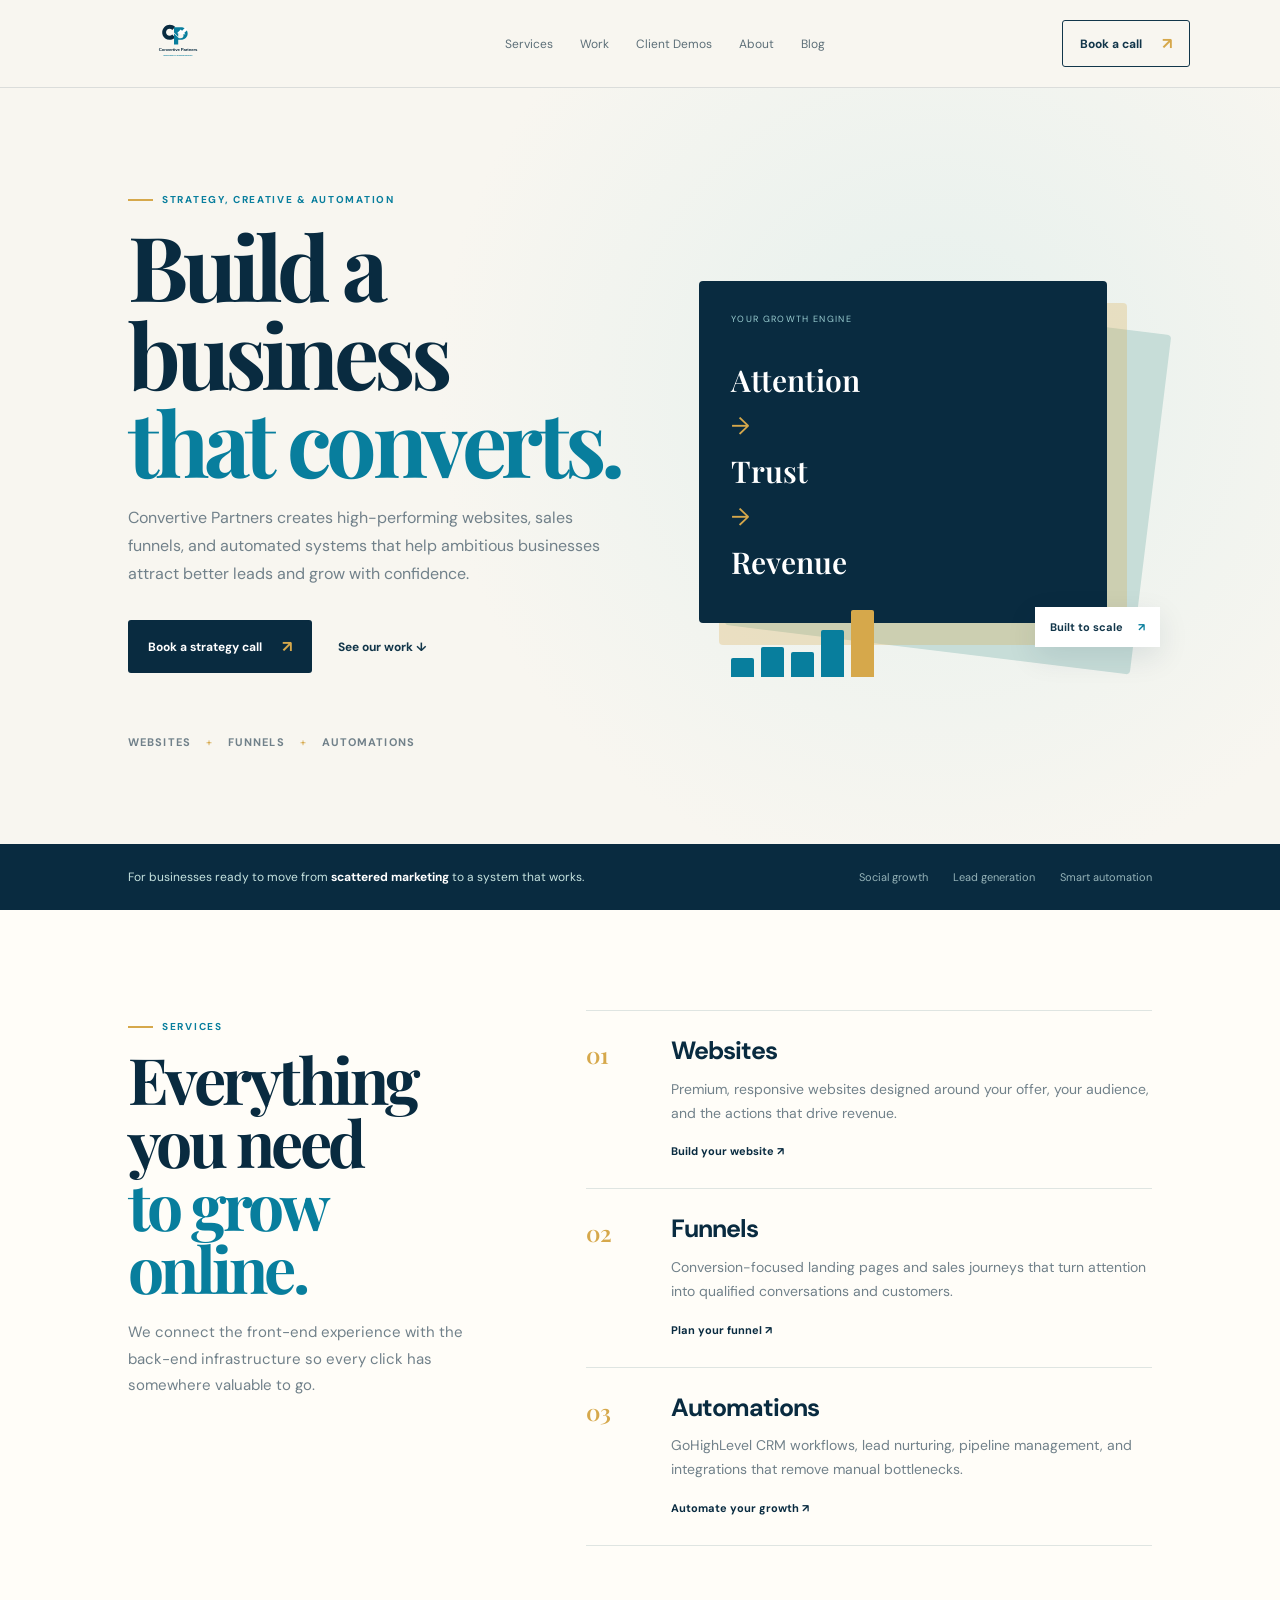
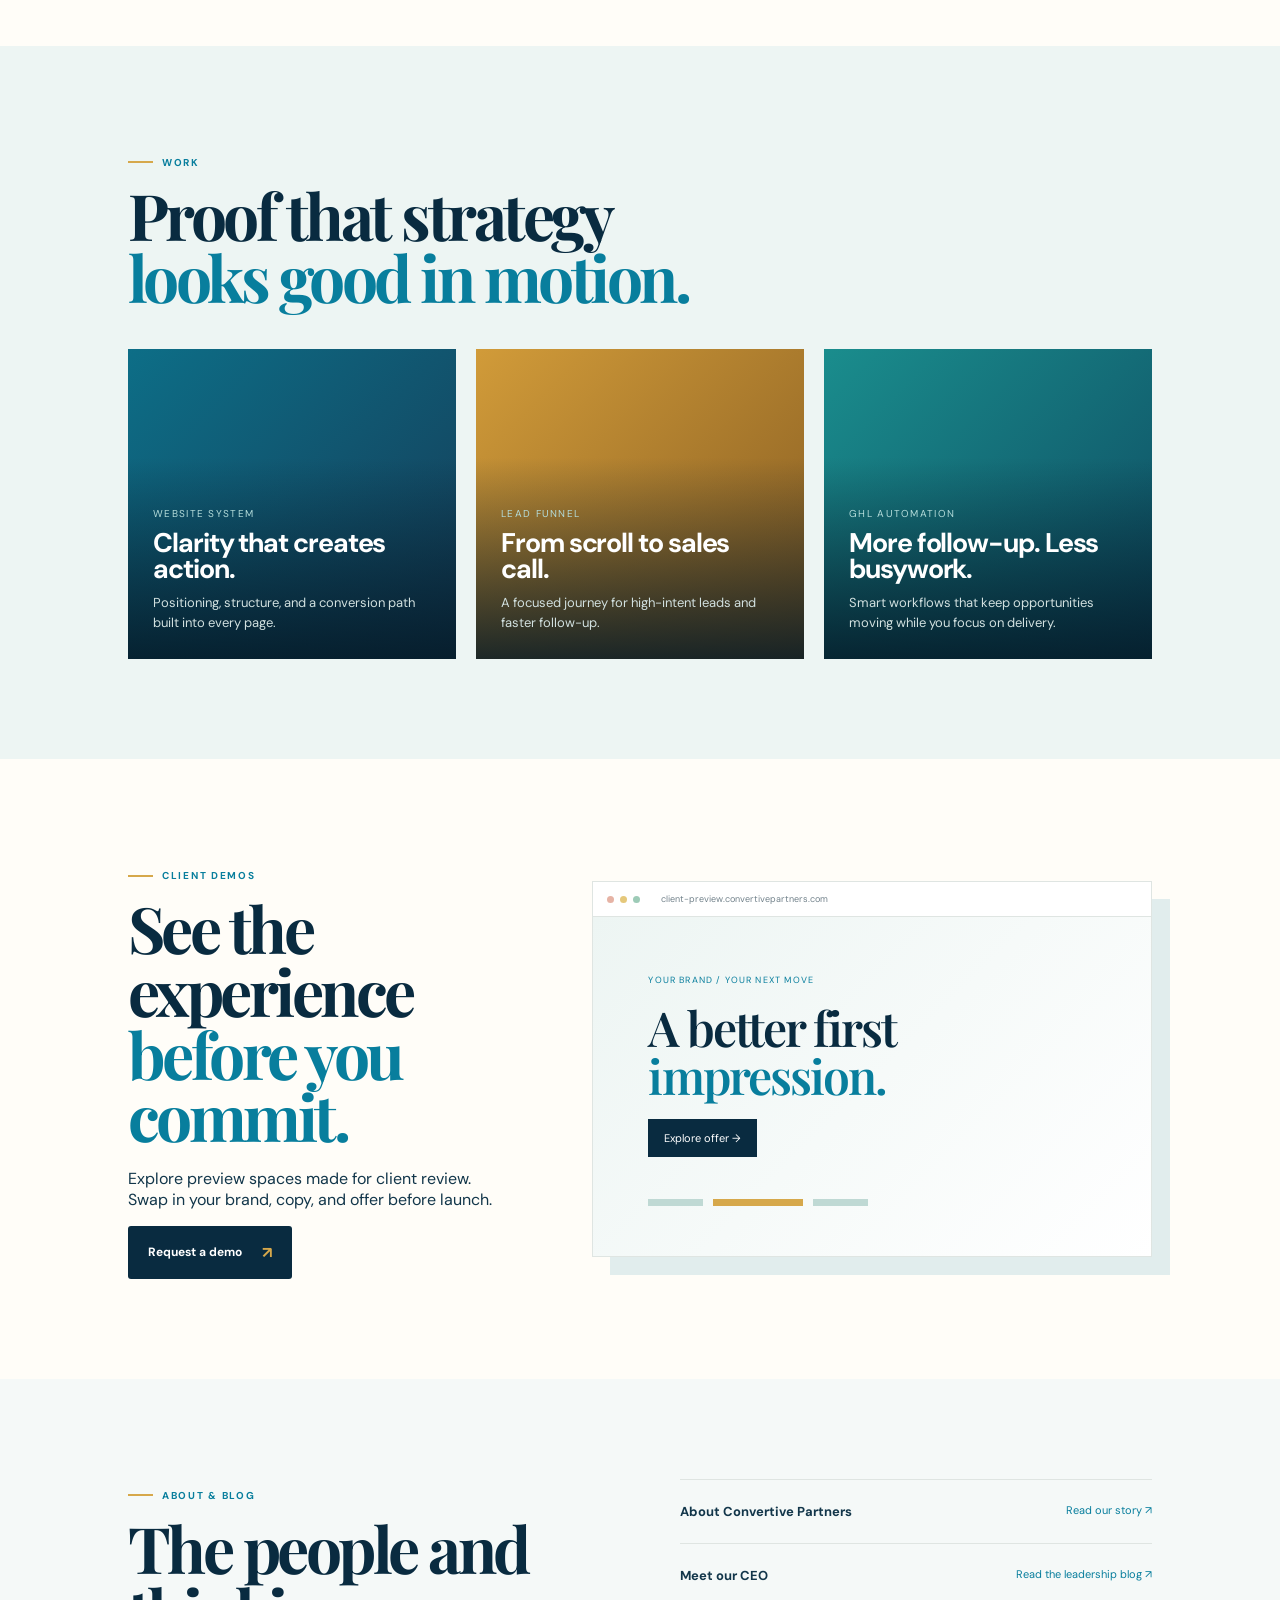
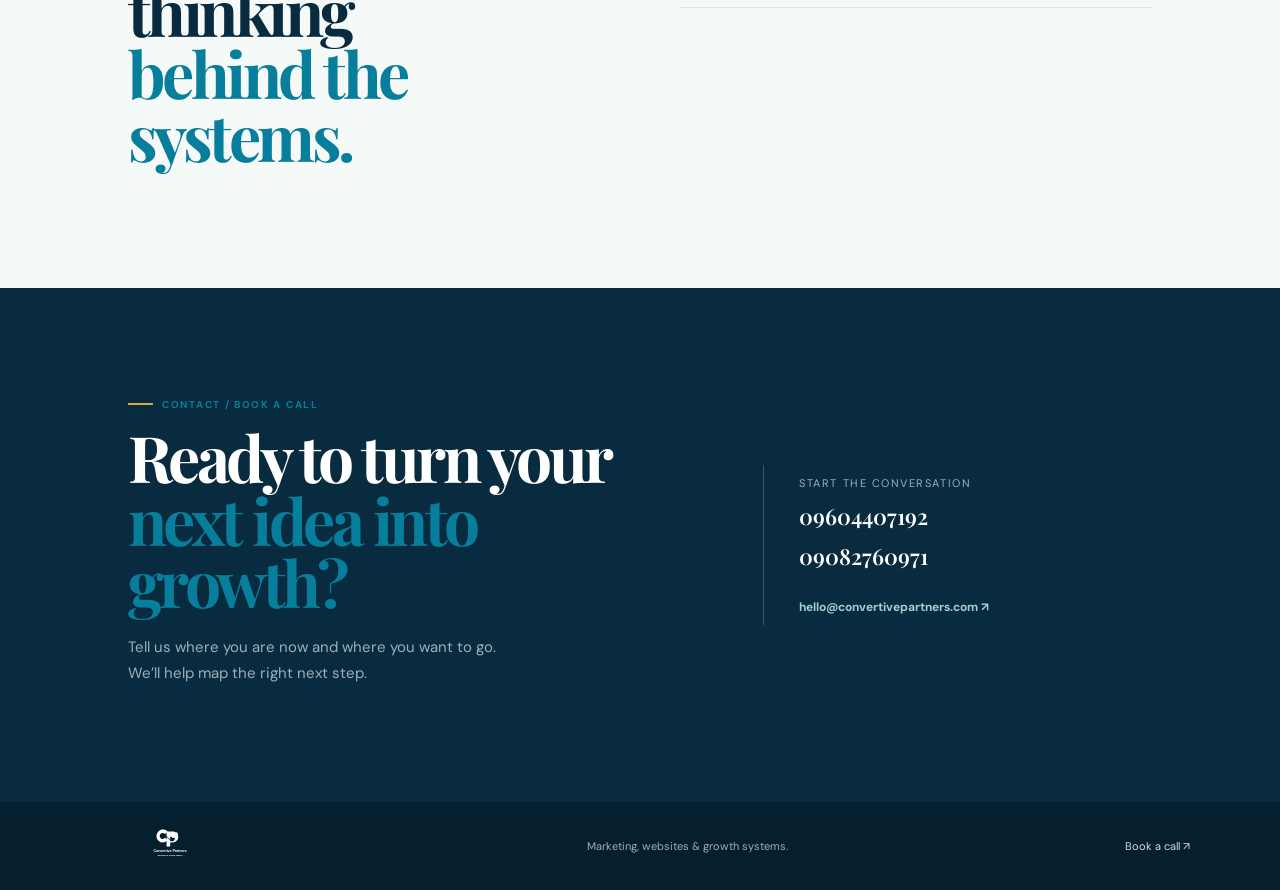
==== sales.html @ 33ffbe6a "Add Convertive Partners sales website with services, work, demos, about, blog, and contact sections" ====
<!doctype html>
<html lang="en">
<head>
  <meta charset="UTF-8" />
  <meta name="viewport" content="width=device-width, initial-scale=1.0" />
  <meta name="description" content="Convertive Partners builds websites, funnels, and automations that turn attention into revenue." />
  <title>Convertive Partners | Growth Systems That Convert</title>
  <link rel="preconnect" href="https://fonts.googleapis.com" />
  <link rel="preconnect" href="https://fonts.gstatic.com" crossorigin />
  <link href="https://fonts.googleapis.com/css2?family=DM+Sans:wght@400;500;600;700&family=Playfair+Display:wght@600;700&display=swap" rel="stylesheet" />
  <link rel="stylesheet" href="sales.css" />
</head>
<body>
  <header class="sales-header">
    <a href="sales.html" class="sales-brand"><img src="logo.svg" alt="Convertive Partners logo" /></a>
    <nav aria-label="Sales website navigation">
      <a href="#services">Services</a>
      <a href="#work">Work</a>
      <a href="#demos">Client Demos</a>
      <a href="index.html#about">About</a>
      <a href="#blog">Blog</a>
    </nav>
    <a class="sales-cta" href="#contact">Book a call <span>↗</span></a>
  </header>

  <main>
    <section class="sales-hero">
      <div class="hero-content">
        <p class="eyebrow"><span></span> Strategy, creative &amp; automation</p>
        <h1>Build a business<br /><em>that converts.</em></h1>
        <p class="hero-lead">Convertive Partners creates high-performing websites, sales funnels, and automated systems that help ambitious businesses attract better leads and grow with confidence.</p>
        <div class="hero-actions"><a class="primary-button" href="#contact">Book a strategy call <span>↗</span></a><a class="text-link" href="#work">See our work ↓</a></div>
        <div class="proof-row"><strong>Websites</strong><span>+</span><strong>Funnels</strong><span>+</span><strong>Automations</strong></div>
      </div>
      <div class="hero-visual" aria-label="Growth system visual"><div class="visual-card card-back"></div><div class="visual-card card-front"><span class="mini-label">YOUR GROWTH ENGINE</span><strong>Attention</strong><i>→</i><strong>Trust</strong><i>→</i><strong>Revenue</strong><div class="chart"><b></b><b></b><b></b><b></b><b></b></div></div><div class="float-note">Built to scale <span>↗</span></div></div>
    </section>

    <section class="trust-strip"><p>For businesses ready to move from <strong>scattered marketing</strong> to a system that works.</p><div><span>Social growth</span><span>Lead generation</span><span>Smart automation</span></div></section>

    <section class="sales-section" id="services">
      <div class="section-intro"><p class="eyebrow"><span></span> Services</p><h2>Everything you need<br /><em>to grow online.</em></h2><p>We connect the front-end experience with the back-end infrastructure so every click has somewhere valuable to go.</p></div>
      <div class="service-list">
        <article><span class="service-number">01</span><div><h3>Websites</h3><p>Premium, responsive websites designed around your offer, your audience, and the actions that drive revenue.</p><a href="#contact">Build your website ↗</a></div></article>
        <article><span class="service-number">02</span><div><h3>Funnels</h3><p>Conversion-focused landing pages and sales journeys that turn attention into qualified conversations and customers.</p><a href="#contact">Plan your funnel ↗</a></div></article>
        <article><span class="service-number">03</span><div><h3>Automations</h3><p>GoHighLevel CRM workflows, lead nurturing, pipeline management, and integrations that remove manual bottlenecks.</p><a href="#contact">Automate your growth ↗</a></div></article>
      </div>
    </section>

    <section class="work-section" id="work">
      <div class="section-intro"><p class="eyebrow"><span></span> Work</p><h2>Proof that strategy<br /><em>looks good in motion.</em></h2></div>
      <div class="work-grid"><article class="work-card work-one"><span>Website system</span><h3>Clarity that creates action.</h3><p>Positioning, structure, and a conversion path built into every page.</p></article><article class="work-card work-two"><span>Lead funnel</span><h3>From scroll to sales call.</h3><p>A focused journey for high-intent leads and faster follow-up.</p></article><article class="work-card work-three"><span>GHL automation</span><h3>More follow-up. Less busywork.</h3><p>Smart workflows that keep opportunities moving while you focus on delivery.</p></article></div>
    </section>

    <section class="demos-section" id="demos">
      <div class="demo-copy"><p class="eyebrow"><span></span> Client demos</p><h2>See the experience<br /><em>before you commit.</em></h2><p>Explore preview spaces made for client review. Swap in your brand, copy, and offer before launch.</p><a class="primary-button" href="mailto:hello@convertivepartners.com?subject=Client%20demo%20request">Request a demo <span>↗</span></a></div>
      <div class="demo-window"><div class="window-bar"><i></i><i></i><i></i><span>client-preview.convertivepartners.com</span></div><div class="window-content"><small>YOUR BRAND / YOUR NEXT MOVE</small><h3>A better first<br /><em>impression.</em></h3><div class="window-button">Explore offer →</div><div class="window-blocks"><b></b><b></b><b></b></div></div></div>
    </section>

    <section class="about-teaser" id="blog">
      <div><p class="eyebrow"><span></span> About &amp; blog</p><h2>The people and thinking<br /><em>behind the systems.</em></h2></div>
      <div class="teaser-links"><a href="index.html#about"><strong>About Convertive Partners</strong><span>Read our story ↗</span></a><a href="index.html#blog"><strong>Meet our CEO</strong><span>Read the leadership blog ↗</span></a></div>
    </section>

    <section class="contact-section" id="contact"><div><p class="eyebrow"><span></span> Contact / book a call</p><h2>Ready to turn your<br /><em>next idea into growth?</em></h2><p>Tell us where you are now and where you want to go. We’ll help map the right next step.</p></div><div class="contact-card"><p>Start the conversation</p><a href="tel:09604407192">09604407192</a><a href="tel:09082760971">09082760971</a><a class="email-link" href="mailto:hello@convertivepartners.com">hello@convertivepartners.com ↗</a></div></section>
  </main>

  <footer><a href="sales.html"><img src="logo.svg" alt="Convertive Partners logo" /></a><p>Marketing, websites &amp; growth systems.</p><a href="#contact">Book a call ↗</a></footer>
</body>
</html>
---- sales.css ----
:root{--navy:#092b40;--ink:#12364a;--muted:#71818a;--cream:#f8f6f0;--paper:#fffdf8;--gold:#d6a84b;--teal:#087e9d;--line:#dfe5e2}*{box-sizing:border-box}html{scroll-behavior:smooth}body{margin:0;background:var(--cream);color:var(--ink);font-family:"DM Sans",sans-serif}a{color:inherit;text-decoration:none}img{max-width:100%;display:block}.sales-header{height:88px;padding:15px 7%;display:flex;align-items:center;justify-content:space-between;border-bottom:1px solid rgba(9,43,64,.12);background:var(--cream)}.sales-brand img{width:177px;height:56px;object-fit:contain}nav{display:flex;gap:27px;color:#5d6f78;font-size:12px}nav a:hover,.text-link:hover,.service-list a:hover{color:var(--teal)}.sales-cta,.primary-button{display:inline-flex;align-items:center;gap:20px;border-radius:3px;font-size:12px;font-weight:700}.sales-cta{border:1px solid var(--ink);padding:12px 17px}.sales-cta span,.primary-button span{color:var(--gold);font-size:16px}.eyebrow{color:var(--teal);text-transform:uppercase;font-size:10px;letter-spacing:.17em;font-weight:700;display:flex;align-items:center;gap:9px}.eyebrow span{width:25px;height:2px;background:var(--gold);display:inline-block}h1,h2,h3{color:var(--navy);letter-spacing:-.055em;line-height:.98;margin:15px 0 20px}h1,h2{font-family:"Playfair Display",serif}h1{font-size:clamp(54px,7vw,92px)}h2{font-size:clamp(40px,5vw,65px)}h3{font-family:"DM Sans",sans-serif;font-size:25px;letter-spacing:-.04em}h1 em,h2 em{font-style:normal;color:var(--teal)}.sales-hero{min-height:620px;padding:95px 10%;display:grid;grid-template-columns:1.05fr .95fr;align-items:center;gap:70px;background:radial-gradient(circle at 73% 40%,#e5f0ed 0,var(--cream) 48%)}.hero-lead{max-width:520px;color:var(--muted);font-size:16px;line-height:1.75}.hero-actions{display:flex;align-items:center;gap:26px;margin-top:32px}.primary-button{background:var(--navy);color:#fff;padding:16px 20px}.text-link{font-size:12px;font-weight:700}.proof-row{display:flex;gap:15px;align-items:center;margin-top:62px;color:var(--muted);font-size:11px;text-transform:uppercase;letter-spacing:.1em}.proof-row span{color:var(--gold)}.hero-visual{height:370px;position:relative}.visual-card{position:absolute;border-radius:4px}.card-back{inset:28px 0 0 45px;background:#c7ddd8;transform:rotate(7deg)}.card-front{inset:0 45px 28px 0;padding:32px;background:var(--navy);color:#fff;box-shadow:20px 22px 0 rgba(214,168,75,.28)}.mini-label{display:block;color:#9acdd0;font-size:9px;letter-spacing:.15em;margin-bottom:35px}.card-front strong{display:block;font:600 30px "Playfair Display",serif;margin:10px 0}.card-front i{color:var(--gold);font-style:normal;font-size:24px}.chart{display:flex;align-items:end;gap:7px;height:67px;margin-top:28px}.chart b{width:23px;background:var(--teal);border-radius:2px 2px 0 0}.chart b:nth-child(1){height:28%}.chart b:nth-child(2){height:45%}.chart b:nth-child(3){height:38%}.chart b:nth-child(4){height:70%}.chart b:nth-child(5){height:100%;background:var(--gold)}.float-note{position:absolute;right:-8px;bottom:4px;background:#fff;padding:13px 15px;font-size:11px;font-weight:700;box-shadow:0 10px 30px rgba(9,43,64,.1)}.float-note span{color:var(--teal);margin-left:12px}.trust-strip{padding:25px 10%;display:flex;justify-content:space-between;gap:30px;align-items:center;background:var(--navy);color:#c6e3df;font-size:12px}.trust-strip p{margin:0}.trust-strip strong{color:#fff}.trust-strip div{display:flex;gap:25px;color:#95b3b8;font-size:11px}.sales-section,.work-section,.demos-section,.about-teaser,.contact-section{padding:100px 10%}.sales-section{display:grid;grid-template-columns:.8fr 1.2fr;gap:80px;background:var(--paper)}.section-intro>p:last-child,.demo-copy>p:last-child,.contact-section>div:first-child>p:last-child{color:var(--muted);line-height:1.75;font-size:15px;max-width:390px}.service-list{border-top:1px solid var(--line)}.service-list article{display:grid;grid-template-columns:65px 1fr;gap:20px;padding:28px 0;border-bottom:1px solid var(--line)}.service-number{color:var(--gold);font:600 23px "Playfair Display",serif}.service-list h3{margin:0 0 10px}.service-list p{color:var(--muted);font-size:14px;line-height:1.7;max-width:530px}.service-list a{color:var(--navy);font-size:11px;font-weight:700}.work-section{background:#edf5f3}.work-grid{display:grid;grid-template-columns:repeat(3,1fr);gap:20px;margin-top:40px}.work-card{min-height:310px;padding:25px;display:flex;flex-direction:column;justify-content:end;color:#fff;position:relative;overflow:hidden}.work-card:before{content:"";position:absolute;inset:0;background:linear-gradient(0deg,rgba(4,25,38,.85),transparent 65%)}.work-card>*{position:relative}.work-card span{font-size:10px;text-transform:uppercase;letter-spacing:.13em;color:#b4dcda}.work-card h3{color:#fff;margin:10px 0;font-size:27px}.work-card p{color:#d1e0df;font-size:13px;line-height:1.6;margin:0}.work-one{background:linear-gradient(135deg,#0d6e87,#153c57)}.work-two{background:linear-gradient(135deg,#d19b39,#875d22)}.work-three{background:linear-gradient(135deg,#1a8d8d,#0e4b61)}.demos-section{display:grid;grid-template-columns:.8fr 1.2fr;gap:90px;align-items:center;background:var(--paper)}.demo-window{border:1px solid var(--line);box-shadow:18px 18px 0 rgba(8,126,157,.12);background:#fff}.window-bar{height:35px;display:flex;align-items:center;gap:6px;padding:0 14px;border-bottom:1px solid var(--line);color:var(--muted);font-size:9px}.window-bar i{width:7px;height:7px;border-radius:50%;background:#e6b3a5}.window-bar i:nth-child(2){background:#e5c87b}.window-bar i:nth-child(3){background:#9dcbb7}.window-bar span{margin-left:15px}.window-content{padding:50px 10%;min-height:330px;background:linear-gradient(135deg,#edf5f3,#fff)}.window-content small{font-size:9px;color:var(--teal);letter-spacing:.13em}.window-content h3{font:600 48px/1 "Playfair Display",serif}.window-content h3 em{color:var(--teal);font-style:normal}.window-button{display:inline-block;background:var(--navy);color:#fff;padding:12px 16px;font-size:11px}.window-blocks{display:flex;gap:10px;margin-top:42px}.window-blocks b{width:55px;height:7px;background:#bfd9d4}.window-blocks b:nth-child(2){width:90px;background:var(--gold)}.about-teaser{display:grid;grid-template-columns:1fr 1fr;gap:80px;background:#f5f9f8}.teaser-links{border-top:1px solid var(--line)}.teaser-links a{display:flex;justify-content:space-between;gap:20px;padding:23px 0;border-bottom:1px solid var(--line);font-size:13px}.teaser-links span{color:var(--teal);font-size:11px}.contact-section{display:grid;grid-template-columns:1fr .7fr;gap:80px;background:var(--navy);color:#fff}.contact-section h2{color:#fff}.contact-section>div:first-child>p:last-child{color:#9db0b7}.contact-card{align-self:center;border-left:1px solid rgba(255,255,255,.2);padding-left:35px}.contact-card p{color:#9db0b7;font-size:11px;text-transform:uppercase;letter-spacing:.14em}.contact-card>a{display:block;color:#fff;font:600 22px "Playfair Display",serif;margin:10px 0}.contact-card .email-link{font:700 12px "DM Sans",sans-serif;color:#9ed2cf;margin-top:28px}footer{display:flex;align-items:center;justify-content:space-between;gap:20px;padding:20px 7%;background:#061f2f;color:#9db0b7;font-size:11px}footer img{width:160px;height:48px;object-fit:contain;filter:brightness(0) invert(1)}footer a:last-child{color:#c6e3df}@media(max-width:850px){nav{display:none}.sales-header{padding:14px 6%}.sales-hero,.sales-section,.demos-section,.about-teaser,.contact-section{grid-template-columns:1fr;padding:70px 8%;gap:45px}.hero-visual{height:320px}.trust-strip{padding:23px 8%;display:block}.trust-strip div{margin-top:17px;flex-wrap:wrap}.work-grid{grid-template-columns:1fr}.work-card{min-height:230px}.contact-card{border-left:0;border-top:1px solid rgba(255,255,255,.2);padding:25px 0 0}}@media(max-width:480px){.sales-cta{padding:10px;font-size:11px}.sales-brand img{width:145px}.hero-actions{align-items:flex-start;flex-direction:column}.proof-row{gap:8px;font-size:9px}.card-front{inset:0 20px 28px 0}.card-back{left:25px}.float-note{right:0}.service-list article{grid-template-columns:40px 1fr}.window-content h3{font-size:38px}}
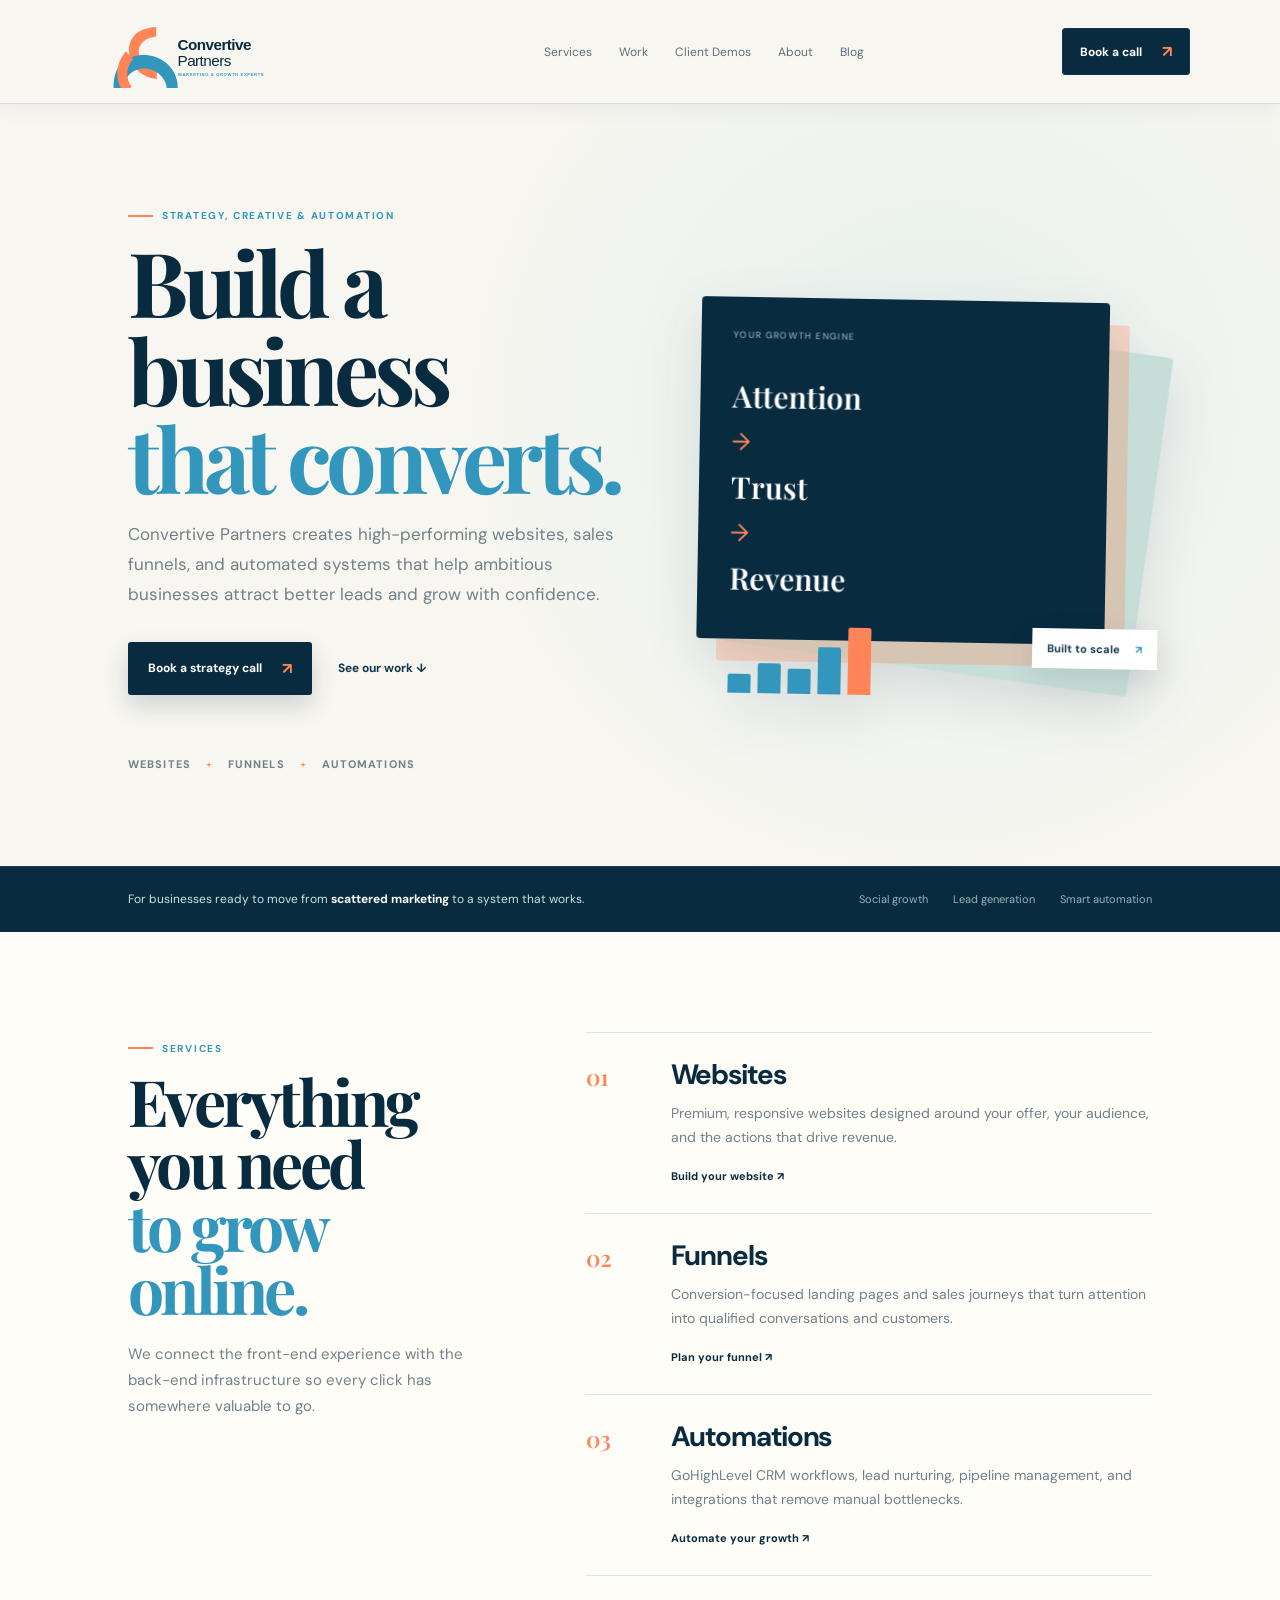
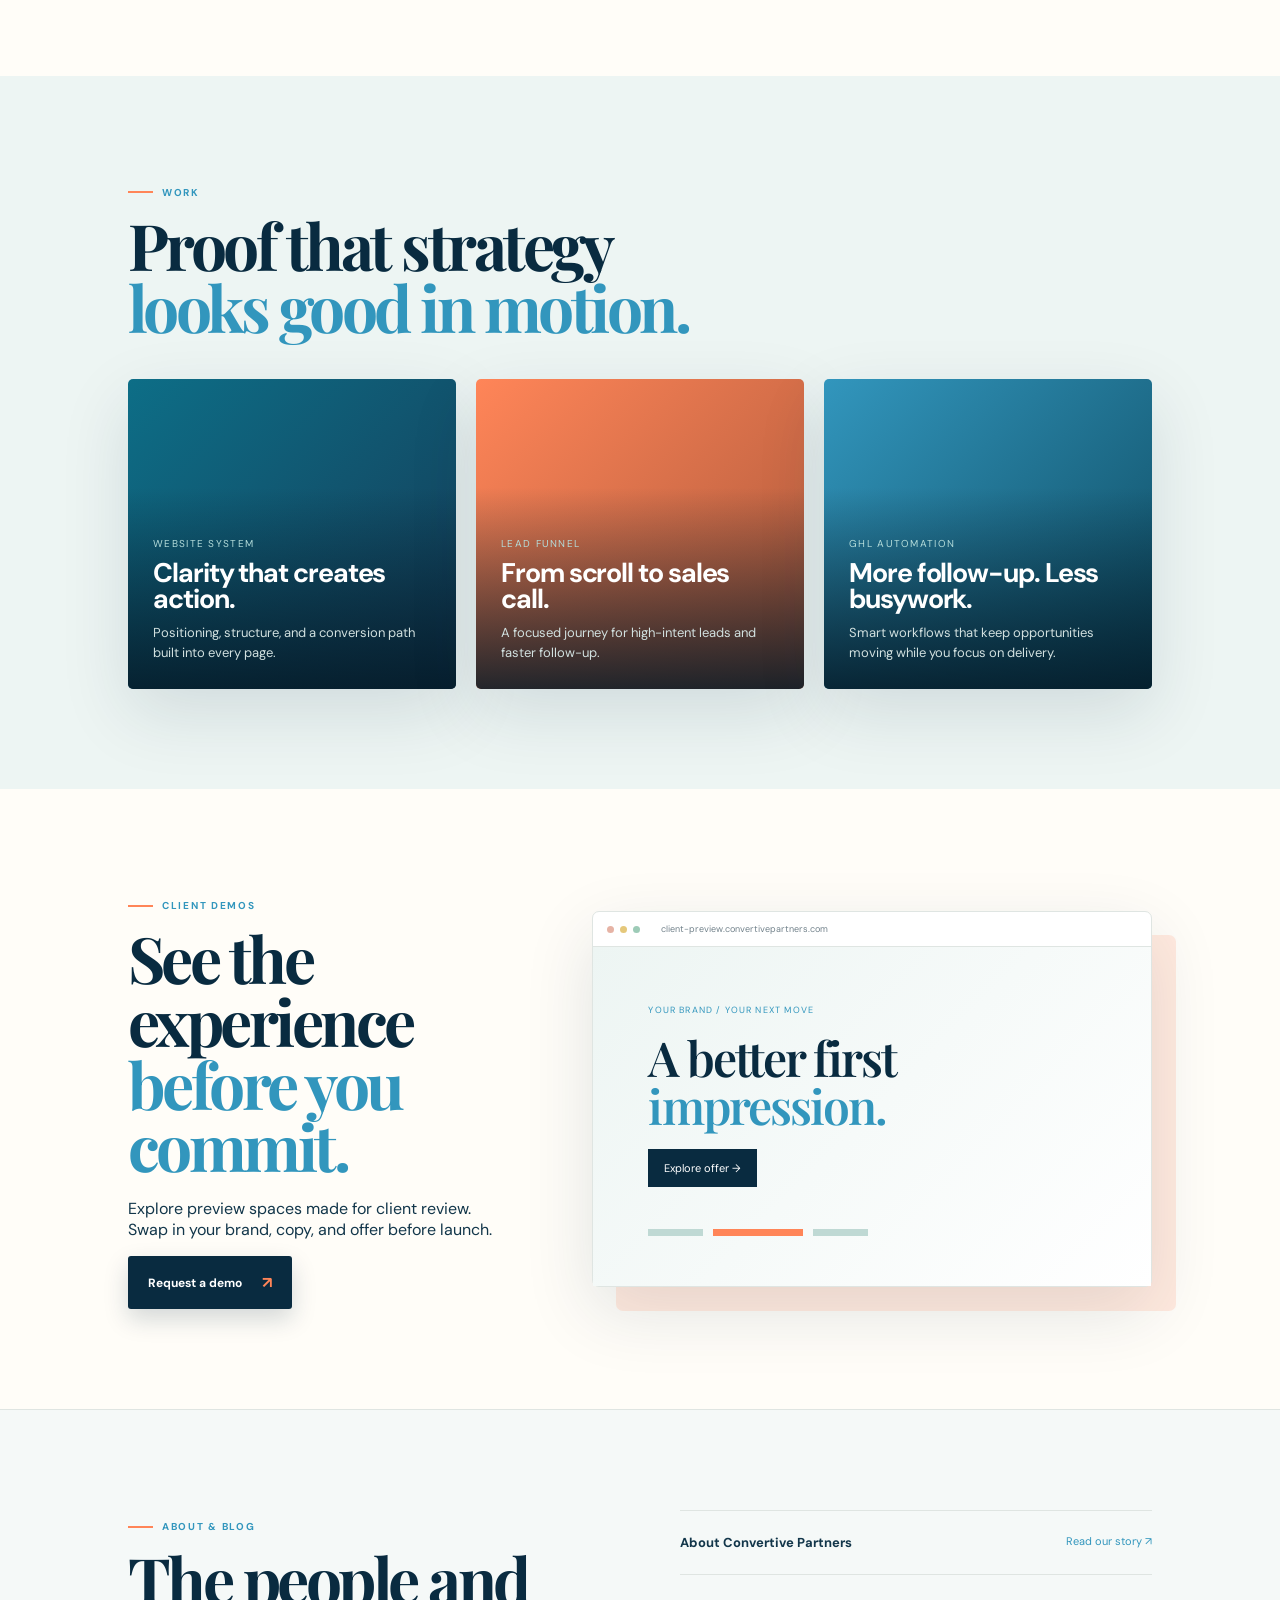
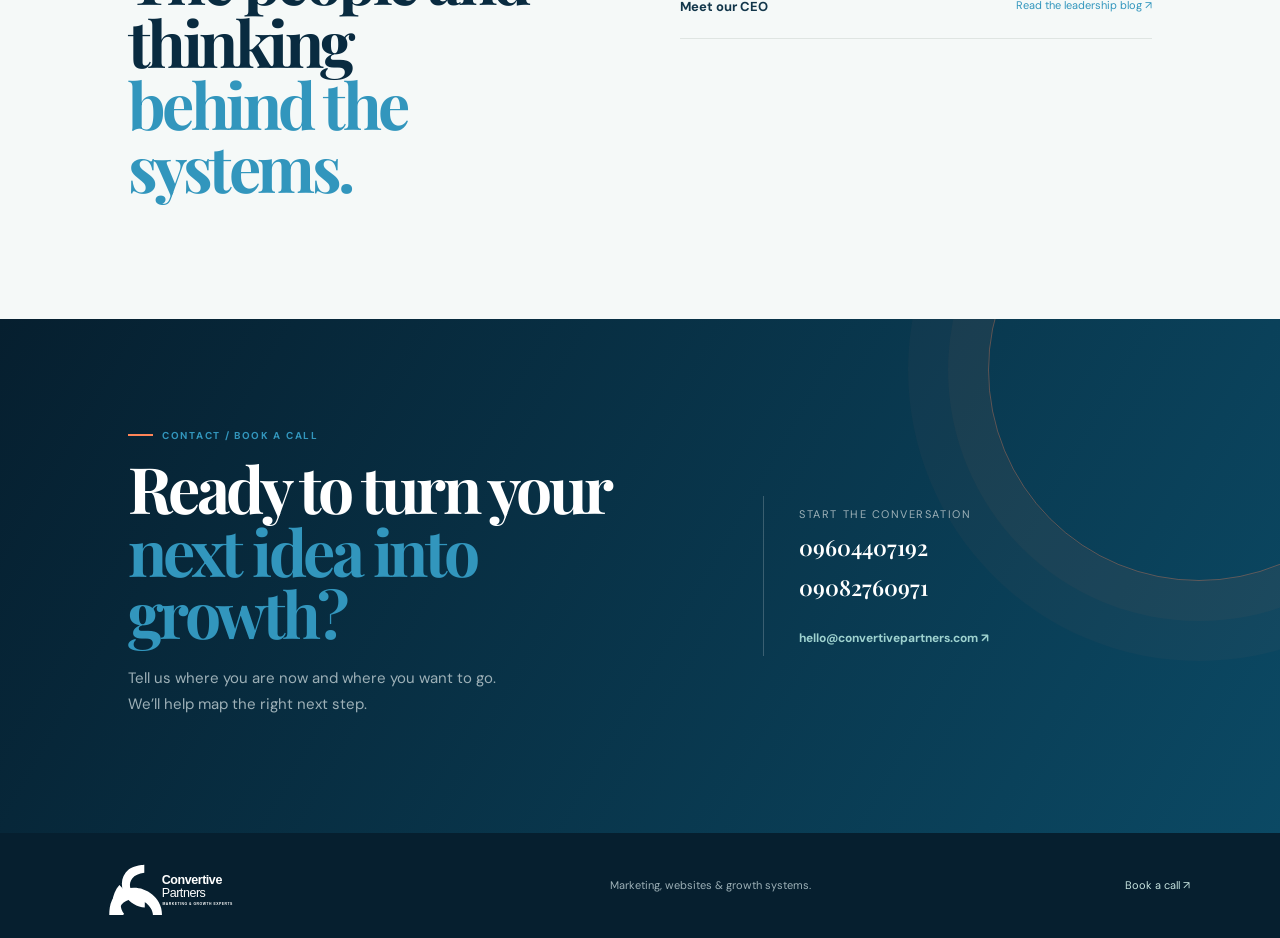
==== commit 0ab0398e: "Refine sales page for premium conversion focus and increase logo visibility" ====
--- a/sales.html
+++ b/sales.html
@@ -9,61 +9,23 @@
   <link rel="preconnect" href="https://fonts.gstatic.com" crossorigin />
   <link href="https://fonts.googleapis.com/css2?family=DM+Sans:wght@400;500;600;700&family=Playfair+Display:wght@600;700&display=swap" rel="stylesheet" />
   <link rel="stylesheet" href="sales.css" />
+  <link rel="stylesheet" href="premium.css" />
 </head>
 <body>
   <header class="sales-header">
     <a href="sales.html" class="sales-brand"><img src="logo.svg" alt="Convertive Partners logo" /></a>
-    <nav aria-label="Sales website navigation">
-      <a href="#services">Services</a>
-      <a href="#work">Work</a>
-      <a href="#demos">Client Demos</a>
-      <a href="index.html#about">About</a>
-      <a href="#blog">Blog</a>
-    </nav>
+    <nav aria-label="Sales website navigation"><a href="#services">Services</a><a href="#work">Work</a><a href="#demos">Client Demos</a><a href="index.html#about">About</a><a href="#blog">Blog</a></nav>
     <a class="sales-cta" href="#contact">Book a call <span>↗</span></a>
   </header>
-
   <main>
-    <section class="sales-hero">
-      <div class="hero-content">
-        <p class="eyebrow"><span></span> Strategy, creative &amp; automation</p>
-        <h1>Build a business<br /><em>that converts.</em></h1>
-        <p class="hero-lead">Convertive Partners creates high-performing websites, sales funnels, and automated systems that help ambitious businesses attract better leads and grow with confidence.</p>
-        <div class="hero-actions"><a class="primary-button" href="#contact">Book a strategy call <span>↗</span></a><a class="text-link" href="#work">See our work ↓</a></div>
-        <div class="proof-row"><strong>Websites</strong><span>+</span><strong>Funnels</strong><span>+</span><strong>Automations</strong></div>
-      </div>
-      <div class="hero-visual" aria-label="Growth system visual"><div class="visual-card card-back"></div><div class="visual-card card-front"><span class="mini-label">YOUR GROWTH ENGINE</span><strong>Attention</strong><i>→</i><strong>Trust</strong><i>→</i><strong>Revenue</strong><div class="chart"><b></b><b></b><b></b><b></b><b></b></div></div><div class="float-note">Built to scale <span>↗</span></div></div>
-    </section>
-
+    <section class="sales-hero"><div class="hero-content"><p class="eyebrow"><span></span> Strategy, creative &amp; automation</p><h1>Build a business<br /><em>that converts.</em></h1><p class="hero-lead">Convertive Partners creates high-performing websites, sales funnels, and automated systems that help ambitious businesses attract better leads and grow with confidence.</p><div class="hero-actions"><a class="primary-button" href="#contact">Book a strategy call <span>↗</span></a><a class="text-link" href="#work">See our work ↓</a></div><div class="proof-row"><strong>Websites</strong><span>+</span><strong>Funnels</strong><span>+</span><strong>Automations</strong></div></div><div class="hero-visual" aria-label="Growth system visual"><div class="visual-card card-back"></div><div class="visual-card card-front"><span class="mini-label">YOUR GROWTH ENGINE</span><strong>Attention</strong><i>→</i><strong>Trust</strong><i>→</i><strong>Revenue</strong><div class="chart"><b></b><b></b><b></b><b></b><b></b></div></div><div class="float-note">Built to scale <span>↗</span></div></div></section>
     <section class="trust-strip"><p>For businesses ready to move from <strong>scattered marketing</strong> to a system that works.</p><div><span>Social growth</span><span>Lead generation</span><span>Smart automation</span></div></section>
-
-    <section class="sales-section" id="services">
-      <div class="section-intro"><p class="eyebrow"><span></span> Services</p><h2>Everything you need<br /><em>to grow online.</em></h2><p>We connect the front-end experience with the back-end infrastructure so every click has somewhere valuable to go.</p></div>
-      <div class="service-list">
-        <article><span class="service-number">01</span><div><h3>Websites</h3><p>Premium, responsive websites designed around your offer, your audience, and the actions that drive revenue.</p><a href="#contact">Build your website ↗</a></div></article>
-        <article><span class="service-number">02</span><div><h3>Funnels</h3><p>Conversion-focused landing pages and sales journeys that turn attention into qualified conversations and customers.</p><a href="#contact">Plan your funnel ↗</a></div></article>
-        <article><span class="service-number">03</span><div><h3>Automations</h3><p>GoHighLevel CRM workflows, lead nurturing, pipeline management, and integrations that remove manual bottlenecks.</p><a href="#contact">Automate your growth ↗</a></div></article>
-      </div>
-    </section>
-
-    <section class="work-section" id="work">
-      <div class="section-intro"><p class="eyebrow"><span></span> Work</p><h2>Proof that strategy<br /><em>looks good in motion.</em></h2></div>
-      <div class="work-grid"><article class="work-card work-one"><span>Website system</span><h3>Clarity that creates action.</h3><p>Positioning, structure, and a conversion path built into every page.</p></article><article class="work-card work-two"><span>Lead funnel</span><h3>From scroll to sales call.</h3><p>A focused journey for high-intent leads and faster follow-up.</p></article><article class="work-card work-three"><span>GHL automation</span><h3>More follow-up. Less busywork.</h3><p>Smart workflows that keep opportunities moving while you focus on delivery.</p></article></div>
-    </section>
-
-    <section class="demos-section" id="demos">
-      <div class="demo-copy"><p class="eyebrow"><span></span> Client demos</p><h2>See the experience<br /><em>before you commit.</em></h2><p>Explore preview spaces made for client review. Swap in your brand, copy, and offer before launch.</p><a class="primary-button" href="mailto:hello@convertivepartners.com?subject=Client%20demo%20request">Request a demo <span>↗</span></a></div>
-      <div class="demo-window"><div class="window-bar"><i></i><i></i><i></i><span>client-preview.convertivepartners.com</span></div><div class="window-content"><small>YOUR BRAND / YOUR NEXT MOVE</small><h3>A better first<br /><em>impression.</em></h3><div class="window-button">Explore offer →</div><div class="window-blocks"><b></b><b></b><b></b></div></div></div>
-    </section>
-
-    <section class="about-teaser" id="blog">
-      <div><p class="eyebrow"><span></span> About &amp; blog</p><h2>The people and thinking<br /><em>behind the systems.</em></h2></div>
-      <div class="teaser-links"><a href="index.html#about"><strong>About Convertive Partners</strong><span>Read our story ↗</span></a><a href="index.html#blog"><strong>Meet our CEO</strong><span>Read the leadership blog ↗</span></a></div>
-    </section>
-
+    <section class="sales-section" id="services"><div class="section-intro"><p class="eyebrow"><span></span> Services</p><h2>Everything you need<br /><em>to grow online.</em></h2><p>We connect the front-end experience with the back-end infrastructure so every click has somewhere valuable to go.</p></div><div class="service-list"><article><span class="service-number">01</span><div><h3>Websites</h3><p>Premium, responsive websites designed around your offer, your audience, and the actions that drive revenue.</p><a href="#contact">Build your website ↗</a></div></article><article><span class="service-number">02</span><div><h3>Funnels</h3><p>Conversion-focused landing pages and sales journeys that turn attention into qualified conversations and customers.</p><a href="#contact">Plan your funnel ↗</a></div></article><article><span class="service-number">03</span><div><h3>Automations</h3><p>GoHighLevel CRM workflows, lead nurturing, pipeline management, and integrations that remove manual bottlenecks.</p><a href="#contact">Automate your growth ↗</a></div></article></div></section>
+    <section class="work-section" id="work"><div class="section-intro"><p class="eyebrow"><span></span> Work</p><h2>Proof that strategy<br /><em>looks good in motion.</em></h2></div><div class="work-grid"><article class="work-card work-one"><span>Website system</span><h3>Clarity that creates action.</h3><p>Positioning, structure, and a conversion path built into every page.</p></article><article class="work-card work-two"><span>Lead funnel</span><h3>From scroll to sales call.</h3><p>A focused journey for high-intent leads and faster follow-up.</p></article><article class="work-card work-three"><span>GHL automation</span><h3>More follow-up. Less busywork.</h3><p>Smart workflows that keep opportunities moving while you focus on delivery.</p></article></div></section>
+    <section class="demos-section" id="demos"><div class="demo-copy"><p class="eyebrow"><span></span> Client demos</p><h2>See the experience<br /><em>before you commit.</em></h2><p>Explore preview spaces made for client review. Swap in your brand, copy, and offer before launch.</p><a class="primary-button" href="mailto:hello@convertivepartners.com?subject=Client%20demo%20request">Request a demo <span>↗</span></a></div><div class="demo-window"><div class="window-bar"><i></i><i></i><i></i><span>client-preview.convertivepartners.com</span></div><div class="window-content"><small>YOUR BRAND / YOUR NEXT MOVE</small><h3>A better first<br /><em>impression.</em></h3><div class="window-button">Explore offer →</div><div class="window-blocks"><b></b><b></b><b></b></div></div></div></section>
+    <section class="about-teaser" id="blog"><div><p class="eyebrow"><span></span> About &amp; blog</p><h2>The people and thinking<br /><em>behind the systems.</em></h2></div><div class="teaser-links"><a href="index.html#about"><strong>About Convertive Partners</strong><span>Read our story ↗</span></a><a href="index.html#blog"><strong>Meet our CEO</strong><span>Read the leadership blog ↗</span></a></div></section>
     <section class="contact-section" id="contact"><div><p class="eyebrow"><span></span> Contact / book a call</p><h2>Ready to turn your<br /><em>next idea into growth?</em></h2><p>Tell us where you are now and where you want to go. We’ll help map the right next step.</p></div><div class="contact-card"><p>Start the conversation</p><a href="tel:09604407192">09604407192</a><a href="tel:09082760971">09082760971</a><a class="email-link" href="mailto:hello@convertivepartners.com">hello@convertivepartners.com ↗</a></div></section>
   </main>
-
   <footer><a href="sales.html"><img src="logo.svg" alt="Convertive Partners logo" /></a><p>Marketing, websites &amp; growth systems.</p><a href="#contact">Book a call ↗</a></footer>
 </body>
 </html>
--- a/sales.css
+++ b/sales.css
@@ -1 +1 @@
-:root{--navy:#092b40;--ink:#12364a;--muted:#71818a;--cream:#f8f6f0;--paper:#fffdf8;--gold:#d6a84b;--teal:#087e9d;--line:#dfe5e2}*{box-sizing:border-box}html{scroll-behavior:smooth}body{margin:0;background:var(--cream);color:var(--ink);font-family:"DM Sans",sans-serif}a{color:inherit;text-decoration:none}img{max-width:100%;display:block}.sales-header{height:88px;padding:15px 7%;display:flex;align-items:center;justify-content:space-between;border-bottom:1px solid rgba(9,43,64,.12);background:var(--cream)}.sales-brand img{width:177px;height:56px;object-fit:contain}nav{display:flex;gap:27px;color:#5d6f78;font-size:12px}nav a:hover,.text-link:hover,.service-list a:hover{color:var(--teal)}.sales-cta,.primary-button{display:inline-flex;align-items:center;gap:20px;border-radius:3px;font-size:12px;font-weight:700}.sales-cta{border:1px solid var(--ink);padding:12px 17px}.sales-cta span,.primary-button span{color:var(--gold);font-size:16px}.eyebrow{color:var(--teal);text-transform:uppercase;font-size:10px;letter-spacing:.17em;font-weight:700;display:flex;align-items:center;gap:9px}.eyebrow span{width:25px;height:2px;background:var(--gold);display:inline-block}h1,h2,h3{color:var(--navy);letter-spacing:-.055em;line-height:.98;margin:15px 0 20px}h1,h2{font-family:"Playfair Display",serif}h1{font-size:clamp(54px,7vw,92px)}h2{font-size:clamp(40px,5vw,65px)}h3{font-family:"DM Sans",sans-serif;font-size:25px;letter-spacing:-.04em}h1 em,h2 em{font-style:normal;color:var(--teal)}.sales-hero{min-height:620px;padding:95px 10%;display:grid;grid-template-columns:1.05fr .95fr;align-items:center;gap:70px;background:radial-gradient(circle at 73% 40%,#e5f0ed 0,var(--cream) 48%)}.hero-lead{max-width:520px;color:var(--muted);font-size:16px;line-height:1.75}.hero-actions{display:flex;align-items:center;gap:26px;margin-top:32px}.primary-button{background:var(--navy);color:#fff;padding:16px 20px}.text-link{font-size:12px;font-weight:700}.proof-row{display:flex;gap:15px;align-items:center;margin-top:62px;color:var(--muted);font-size:11px;text-transform:uppercase;letter-spacing:.1em}.proof-row span{color:var(--gold)}.hero-visual{height:370px;position:relative}.visual-card{position:absolute;border-radius:4px}.card-back{inset:28px 0 0 45px;background:#c7ddd8;transform:rotate(7deg)}.card-front{inset:0 45px 28px 0;padding:32px;background:var(--navy);color:#fff;box-shadow:20px 22px 0 rgba(214,168,75,.28)}.mini-label{display:block;color:#9acdd0;font-size:9px;letter-spacing:.15em;margin-bottom:35px}.card-front strong{display:block;font:600 30px "Playfair Display",serif;margin:10px 0}.card-front i{color:var(--gold);font-style:normal;font-size:24px}.chart{display:flex;align-items:end;gap:7px;height:67px;margin-top:28px}.chart b{width:23px;background:var(--teal);border-radius:2px 2px 0 0}.chart b:nth-child(1){height:28%}.chart b:nth-child(2){height:45%}.chart b:nth-child(3){height:38%}.chart b:nth-child(4){height:70%}.chart b:nth-child(5){height:100%;background:var(--gold)}.float-note{position:absolute;right:-8px;bottom:4px;background:#fff;padding:13px 15px;font-size:11px;font-weight:700;box-shadow:0 10px 30px rgba(9,43,64,.1)}.float-note span{color:var(--teal);margin-left:12px}.trust-strip{padding:25px 10%;display:flex;justify-content:space-between;gap:30px;align-items:center;background:var(--navy);color:#c6e3df;font-size:12px}.trust-strip p{margin:0}.trust-strip strong{color:#fff}.trust-strip div{display:flex;gap:25px;color:#95b3b8;font-size:11px}.sales-section,.work-section,.demos-section,.about-teaser,.contact-section{padding:100px 10%}.sales-section{display:grid;grid-template-columns:.8fr 1.2fr;gap:80px;background:var(--paper)}.section-intro>p:last-child,.demo-copy>p:last-child,.contact-section>div:first-child>p:last-child{color:var(--muted);line-height:1.75;font-size:15px;max-width:390px}.service-list{border-top:1px solid var(--line)}.service-list article{display:grid;grid-template-columns:65px 1fr;gap:20px;padding:28px 0;border-bottom:1px solid var(--line)}.service-number{color:var(--gold);font:600 23px "Playfair Display",serif}.service-list h3{margin:0 0 10px}.service-list p{color:var(--muted);font-size:14px;line-height:1.7;max-width:530px}.service-list a{color:var(--navy);font-size:11px;font-weight:700}.work-section{background:#edf5f3}.work-grid{display:grid;grid-template-columns:repeat(3,1fr);gap:20px;margin-top:40px}.work-card{min-height:310px;padding:25px;display:flex;flex-direction:column;justify-content:end;color:#fff;position:relative;overflow:hidden}.work-card:before{content:"";position:absolute;inset:0;background:linear-gradient(0deg,rgba(4,25,38,.85),transparent 65%)}.work-card>*{position:relative}.work-card span{font-size:10px;text-transform:uppercase;letter-spacing:.13em;color:#b4dcda}.work-card h3{color:#fff;margin:10px 0;font-size:27px}.work-card p{color:#d1e0df;font-size:13px;line-height:1.6;margin:0}.work-one{background:linear-gradient(135deg,#0d6e87,#153c57)}.work-two{background:linear-gradient(135deg,#d19b39,#875d22)}.work-three{background:linear-gradient(135deg,#1a8d8d,#0e4b61)}.demos-section{display:grid;grid-template-columns:.8fr 1.2fr;gap:90px;align-items:center;background:var(--paper)}.demo-window{border:1px solid var(--line);box-shadow:18px 18px 0 rgba(8,126,157,.12);background:#fff}.window-bar{height:35px;display:flex;align-items:center;gap:6px;padding:0 14px;border-bottom:1px solid var(--line);color:var(--muted);font-size:9px}.window-bar i{width:7px;height:7px;border-radius:50%;background:#e6b3a5}.window-bar i:nth-child(2){background:#e5c87b}.window-bar i:nth-child(3){background:#9dcbb7}.window-bar span{margin-left:15px}.window-content{padding:50px 10%;min-height:330px;background:linear-gradient(135deg,#edf5f3,#fff)}.window-content small{font-size:9px;color:var(--teal);letter-spacing:.13em}.window-content h3{font:600 48px/1 "Playfair Display",serif}.window-content h3 em{color:var(--teal);font-style:normal}.window-button{display:inline-block;background:var(--navy);color:#fff;padding:12px 16px;font-size:11px}.window-blocks{display:flex;gap:10px;margin-top:42px}.window-blocks b{width:55px;height:7px;background:#bfd9d4}.window-blocks b:nth-child(2){width:90px;background:var(--gold)}.about-teaser{display:grid;grid-template-columns:1fr 1fr;gap:80px;background:#f5f9f8}.teaser-links{border-top:1px solid var(--line)}.teaser-links a{display:flex;justify-content:space-between;gap:20px;padding:23px 0;border-bottom:1px solid var(--line);font-size:13px}.teaser-links span{color:var(--teal);font-size:11px}.contact-section{display:grid;grid-template-columns:1fr .7fr;gap:80px;background:var(--navy);color:#fff}.contact-section h2{color:#fff}.contact-section>div:first-child>p:last-child{color:#9db0b7}.contact-card{align-self:center;border-left:1px solid rgba(255,255,255,.2);padding-left:35px}.contact-card p{color:#9db0b7;font-size:11px;text-transform:uppercase;letter-spacing:.14em}.contact-card>a{display:block;color:#fff;font:600 22px "Playfair Display",serif;margin:10px 0}.contact-card .email-link{font:700 12px "DM Sans",sans-serif;color:#9ed2cf;margin-top:28px}footer{display:flex;align-items:center;justify-content:space-between;gap:20px;padding:20px 7%;background:#061f2f;color:#9db0b7;font-size:11px}footer img{width:160px;height:48px;object-fit:contain;filter:brightness(0) invert(1)}footer a:last-child{color:#c6e3df}@media(max-width:850px){nav{display:none}.sales-header{padding:14px 6%}.sales-hero,.sales-section,.demos-section,.about-teaser,.contact-section{grid-template-columns:1fr;padding:70px 8%;gap:45px}.hero-visual{height:320px}.trust-strip{padding:23px 8%;display:block}.trust-strip div{margin-top:17px;flex-wrap:wrap}.work-grid{grid-template-columns:1fr}.work-card{min-height:230px}.contact-card{border-left:0;border-top:1px solid rgba(255,255,255,.2);padding:25px 0 0}}@media(max-width:480px){.sales-cta{padding:10px;font-size:11px}.sales-brand img{width:145px}.hero-actions{align-items:flex-start;flex-direction:column}.proof-row{gap:8px;font-size:9px}.card-front{inset:0 20px 28px 0}.card-back{left:25px}.float-note{right:0}.service-list article{grid-template-columns:40px 1fr}.window-content h3{font-size:38px}}
+:root{--navy:#092b40;--ink:#12364a;--muted:#71818a;--cream:#f8f6f0;--paper:#fffdf8;--gold:#ff8558;--teal:#3296bd;--line:#dfe5e2}*{box-sizing:border-box}html{scroll-behavior:smooth}body{margin:0;background:var(--cream);color:var(--ink);font-family:"DM Sans",sans-serif}a{color:inherit;text-decoration:none}img{max-width:100%;display:block}.sales-header{height:88px;padding:15px 7%;display:flex;align-items:center;justify-content:space-between;border-bottom:1px solid rgba(9,43,64,.12);background:var(--cream)}.sales-brand img{width:205px;height:60px;object-fit:contain}nav{display:flex;gap:27px;color:#5d6f78;font-size:12px}nav a:hover,.text-link:hover,.service-list a:hover{color:var(--teal)}.sales-cta,.primary-button{display:inline-flex;align-items:center;gap:20px;border-radius:3px;font-size:12px;font-weight:700}.sales-cta{border:1px solid var(--ink);padding:12px 17px}.sales-cta span,.primary-button span{color:var(--gold);font-size:16px}.eyebrow{color:var(--teal);text-transform:uppercase;font-size:10px;letter-spacing:.17em;font-weight:700;display:flex;align-items:center;gap:9px}.eyebrow span{width:25px;height:2px;background:var(--gold);display:inline-block}h1,h2,h3{color:var(--navy);letter-spacing:-.055em;line-height:.98;margin:15px 0 20px}h1,h2{font-family:"Playfair Display",serif}h1{font-size:clamp(54px,7vw,92px)}h2{font-size:clamp(40px,5vw,65px)}h3{font-family:"DM Sans",sans-serif;font-size:25px;letter-spacing:-.04em}h1 em,h2 em{font-style:normal;color:var(--teal)}.sales-hero{min-height:620px;padding:95px 10%;display:grid;grid-template-columns:1.05fr .95fr;align-items:center;gap:70px;background:radial-gradient(circle at 73% 40%,#e5f0ed 0,var(--cream) 48%)}.hero-lead{max-width:520px;color:var(--muted);font-size:16px;line-height:1.75}.hero-actions{display:flex;align-items:center;gap:26px;margin-top:32px}.primary-button{background:var(--navy);color:#fff;padding:16px 20px}.text-link{font-size:12px;font-weight:700}.proof-row{display:flex;gap:15px;align-items:center;margin-top:62px;color:var(--muted);font-size:11px;text-transform:uppercase;letter-spacing:.1em}.proof-row span{color:var(--gold)}.hero-visual{height:370px;position:relative}.visual-card{position:absolute;border-radius:4px}.card-back{inset:28px 0 0 45px;background:#c7ddd8;transform:rotate(7deg)}.card-front{inset:0 45px 28px 0;padding:32px;background:var(--navy);color:#fff;box-shadow:20px 22px 0 rgba(255,133,88,.28)}.mini-label{display:block;color:#9acdd0;font-size:9px;letter-spacing:.15em;margin-bottom:35px}.card-front strong{display:block;font:600 30px "Playfair Display",serif;margin:10px 0}.card-front i{color:var(--gold);font-style:normal;font-size:24px}.chart{display:flex;align-items:end;gap:7px;height:67px;margin-top:28px}.chart b{width:23px;background:var(--teal);border-radius:2px 2px 0 0}.chart b:nth-child(1){height:28%}.chart b:nth-child(2){height:45%}.chart b:nth-child(3){height:38%}.chart b:nth-child(4){height:70%}.chart b:nth-child(5){height:100%;background:var(--gold)}.float-note{position:absolute;right:-8px;bottom:4px;background:#fff;padding:13px 15px;font-size:11px;font-weight:700;box-shadow:0 10px 30px rgba(9,43,64,.1)}.float-note span{color:var(--teal);margin-left:12px}.trust-strip{padding:25px 10%;display:flex;justify-content:space-between;gap:30px;align-items:center;background:var(--navy);color:#c6e3df;font-size:12px}.trust-strip p{margin:0}.trust-strip strong{color:#fff}.trust-strip div{display:flex;gap:25px;color:#95b3b8;font-size:11px}.sales-section,.work-section,.demos-section,.about-teaser,.contact-section{padding:100px 10%}.sales-section{display:grid;grid-template-columns:.8fr 1.2fr;gap:80px;background:var(--paper)}.section-intro>p:last-child,.demo-copy>p:last-child,.contact-section>div:first-child>p:last-child{color:var(--muted);line-height:1.75;font-size:15px;max-width:390px}.service-list{border-top:1px solid var(--line)}.service-list article{display:grid;grid-template-columns:65px 1fr;gap:20px;padding:28px 0;border-bottom:1px solid var(--line)}.service-number{color:var(--gold);font:600 23px "Playfair Display",serif}.service-list h3{margin:0 0 10px}.service-list p{color:var(--muted);font-size:14px;line-height:1.7;max-width:530px}.service-list a{color:var(--navy);font-size:11px;font-weight:700}.work-section{background:#edf5f3}.work-grid{display:grid;grid-template-columns:repeat(3,1fr);gap:20px;margin-top:40px}.work-card{min-height:310px;padding:25px;display:flex;flex-direction:column;justify-content:end;color:#fff;position:relative;overflow:hidden}.work-card:before{content:"";position:absolute;inset:0;background:linear-gradient(0deg,rgba(4,25,38,.85),transparent 65%)}.work-card>*{position:relative}.work-card span{font-size:10px;text-transform:uppercase;letter-spacing:.13em;color:#b4dcda}.work-card h3{color:#fff;margin:10px 0;font-size:27px}.work-card p{color:#d1e0df;font-size:13px;line-height:1.6;margin:0}.work-one{background:linear-gradient(135deg,#0d6e87,#153c57)}.work-two{background:linear-gradient(135deg,#ff8558,#ad593b)}.work-three{background:linear-gradient(135deg,#3296bd,#0e4b61)}.demos-section{display:grid;grid-template-columns:.8fr 1.2fr;gap:90px;align-items:center;background:var(--paper)}.demo-window{border:1px solid var(--line);box-shadow:18px 18px 0 rgba(255,133,88,.18);background:#fff}.window-bar{height:35px;display:flex;align-items:center;gap:6px;padding:0 14px;border-bottom:1px solid var(--line);color:var(--muted);font-size:9px}.window-bar i{width:7px;height:7px;border-radius:50%;background:#e6b3a5}.window-bar i:nth-child(2){background:#e5c87b}.window-bar i:nth-child(3){background:#9dcbb7}.window-bar span{margin-left:15px}.window-content{padding:50px 10%;min-height:330px;background:linear-gradient(135deg,#edf5f3,#fff)}.window-content small{font-size:9px;color:var(--teal);letter-spacing:.13em}.window-content h3{font:600 48px/1 "Playfair Display",serif}.window-content h3 em{color:var(--teal);font-style:normal}.window-button{display:inline-block;background:var(--navy);color:#fff;padding:12px 16px;font-size:11px}.window-blocks{display:flex;gap:10px;margin-top:42px}.window-blocks b{width:55px;height:7px;background:#bfd9d4}.window-blocks b:nth-child(2){width:90px;background:var(--gold)}.about-teaser{display:grid;grid-template-columns:1fr 1fr;gap:80px;background:#f5f9f8}.teaser-links{border-top:1px solid var(--line)}.teaser-links a{display:flex;justify-content:space-between;gap:20px;padding:23px 0;border-bottom:1px solid var(--line);font-size:13px}.teaser-links span{color:var(--teal);font-size:11px}.contact-section{display:grid;grid-template-columns:1fr .7fr;gap:80px;background:var(--navy);color:#fff}.contact-section h2{color:#fff}.contact-section>div:first-child>p:last-child{color:#9db0b7}.contact-card{align-self:center;border-left:1px solid rgba(255,255,255,.2);padding-left:35px}.contact-card p{color:#9db0b7;font-size:11px;text-transform:uppercase;letter-spacing:.14em}.contact-card>a{display:block;color:#fff;font:600 22px "Playfair Display",serif;margin:10px 0}.contact-card .email-link{font:700 12px "DM Sans",sans-serif;color:#9ed2cf;margin-top:28px}footer{display:flex;align-items:center;justify-content:space-between;gap:20px;padding:20px 7%;background:#061f2f;color:#9db0b7;font-size:11px}footer img{width:180px;height:55px;object-fit:contain;filter:brightness(0) invert(1)}footer a:last-child{color:#c6e3df}@media(max-width:850px){nav{display:none}.sales-header{padding:14px 6%}.sales-brand img{width:170px}.sales-hero,.sales-section,.demos-section,.about-teaser,.contact-section{grid-template-columns:1fr;padding:70px 8%;gap:45px}.hero-visual{height:320px}.trust-strip{padding:23px 8%;display:block}.trust-strip div{margin-top:17px;flex-wrap:wrap}.work-grid{grid-template-columns:1fr}.work-card{min-height:230px}.contact-card{border-left:0;border-top:1px solid rgba(255,255,255,.2);padding:25px 0 0}}@media(max-width:480px){.sales-cta{padding:10px;font-size:11px}.sales-brand img{width:145px}.hero-actions{align-items:flex-start;flex-direction:column}.proof-row{gap:8px;font-size:9px}.card-front{inset:0 20px 28px 0}.card-back{left:25px}.float-note{right:0}.service-list article{grid-template-columns:40px 1fr}.window-content h3{font-size:38px}}
--- a/premium.css
+++ b/premium.css
@@ -0,0 +1,10 @@
+:root{--premium-shadow:0 24px 70px rgba(9,43,64,.12)}
+.sales-header{position:sticky;top:0;z-index:20;height:104px;padding:12px 7%;background:rgba(248,246,240,.96);box-shadow:0 4px 22px rgba(9,43,64,.06);backdrop-filter:blur(12px)}
+.sales-brand{display:flex;align-items:center;min-width:255px}.sales-brand img{width:250px;height:80px;object-fit:contain;object-position:left center}
+.sales-cta{background:var(--navy);color:#fff;transition:transform .2s,background .2s}.sales-cta:hover{background:var(--teal);transform:translateY(-2px)}
+.primary-button{box-shadow:0 10px 24px rgba(9,43,64,.18);transition:transform .2s,box-shadow .2s}.primary-button:hover{transform:translateY(-3px);box-shadow:0 15px 30px rgba(9,43,64,.24)}
+.sales-hero{min-height:680px}.hero-content{max-width:650px}.hero-lead{font-size:17px}.hero-visual{filter:drop-shadow(0 20px 25px rgba(9,43,64,.12));transform:rotate(1deg)}
+.trust-strip{box-shadow:inset 0 1px rgba(255,255,255,.08)}
+.sales-section,.work-section,.demos-section,.about-teaser,.contact-section{position:relative}.service-list article{transition:padding .2s,background .2s}.service-list article:hover{padding-left:16px;background:#f5faf8}.service-list h3{font-size:28px}.work-card{border-radius:5px;box-shadow:var(--premium-shadow);transition:transform .25s,box-shadow .25s}.work-card:hover{transform:translateY(-8px) rotate(-1deg);box-shadow:0 30px 70px rgba(9,43,64,.2)}.demo-window{border-radius:7px;box-shadow:24px 24px 0 rgba(255,133,88,.16),var(--premium-shadow);transition:transform .25s}.demo-window:hover{transform:translateY(-6px)}.about-teaser{border-top:1px solid var(--line)}.teaser-links a{transition:padding .2s,color .2s}.teaser-links a:hover{padding-left:10px;color:var(--teal)}.contact-section{background:linear-gradient(120deg,#061f2f,#0b4964);overflow:hidden}.contact-section:after{content:"";position:absolute;width:420px;height:420px;border:1px solid rgba(255,133,88,.35);border-radius:50%;right:-130px;top:-160px;box-shadow:0 0 0 40px rgba(255,133,88,.04),0 0 0 80px rgba(255,133,88,.03)}.contact-card{position:relative;z-index:1}.contact-card>a{transition:color .2s}.contact-card>a:hover{color:var(--gold)}footer img{width:205px;height:65px}
+@media(max-width:850px){.sales-header{height:82px}.sales-brand{min-width:0}.sales-brand img{width:205px;height:65px}.sales-hero{min-height:0}.contact-section:after{right:-260px}}
+@media(max-width:480px){.sales-brand img{width:180px;height:58px}.sales-header{height:74px}.sales-cta{font-size:10px}.sales-hero{padding-top:55px}}
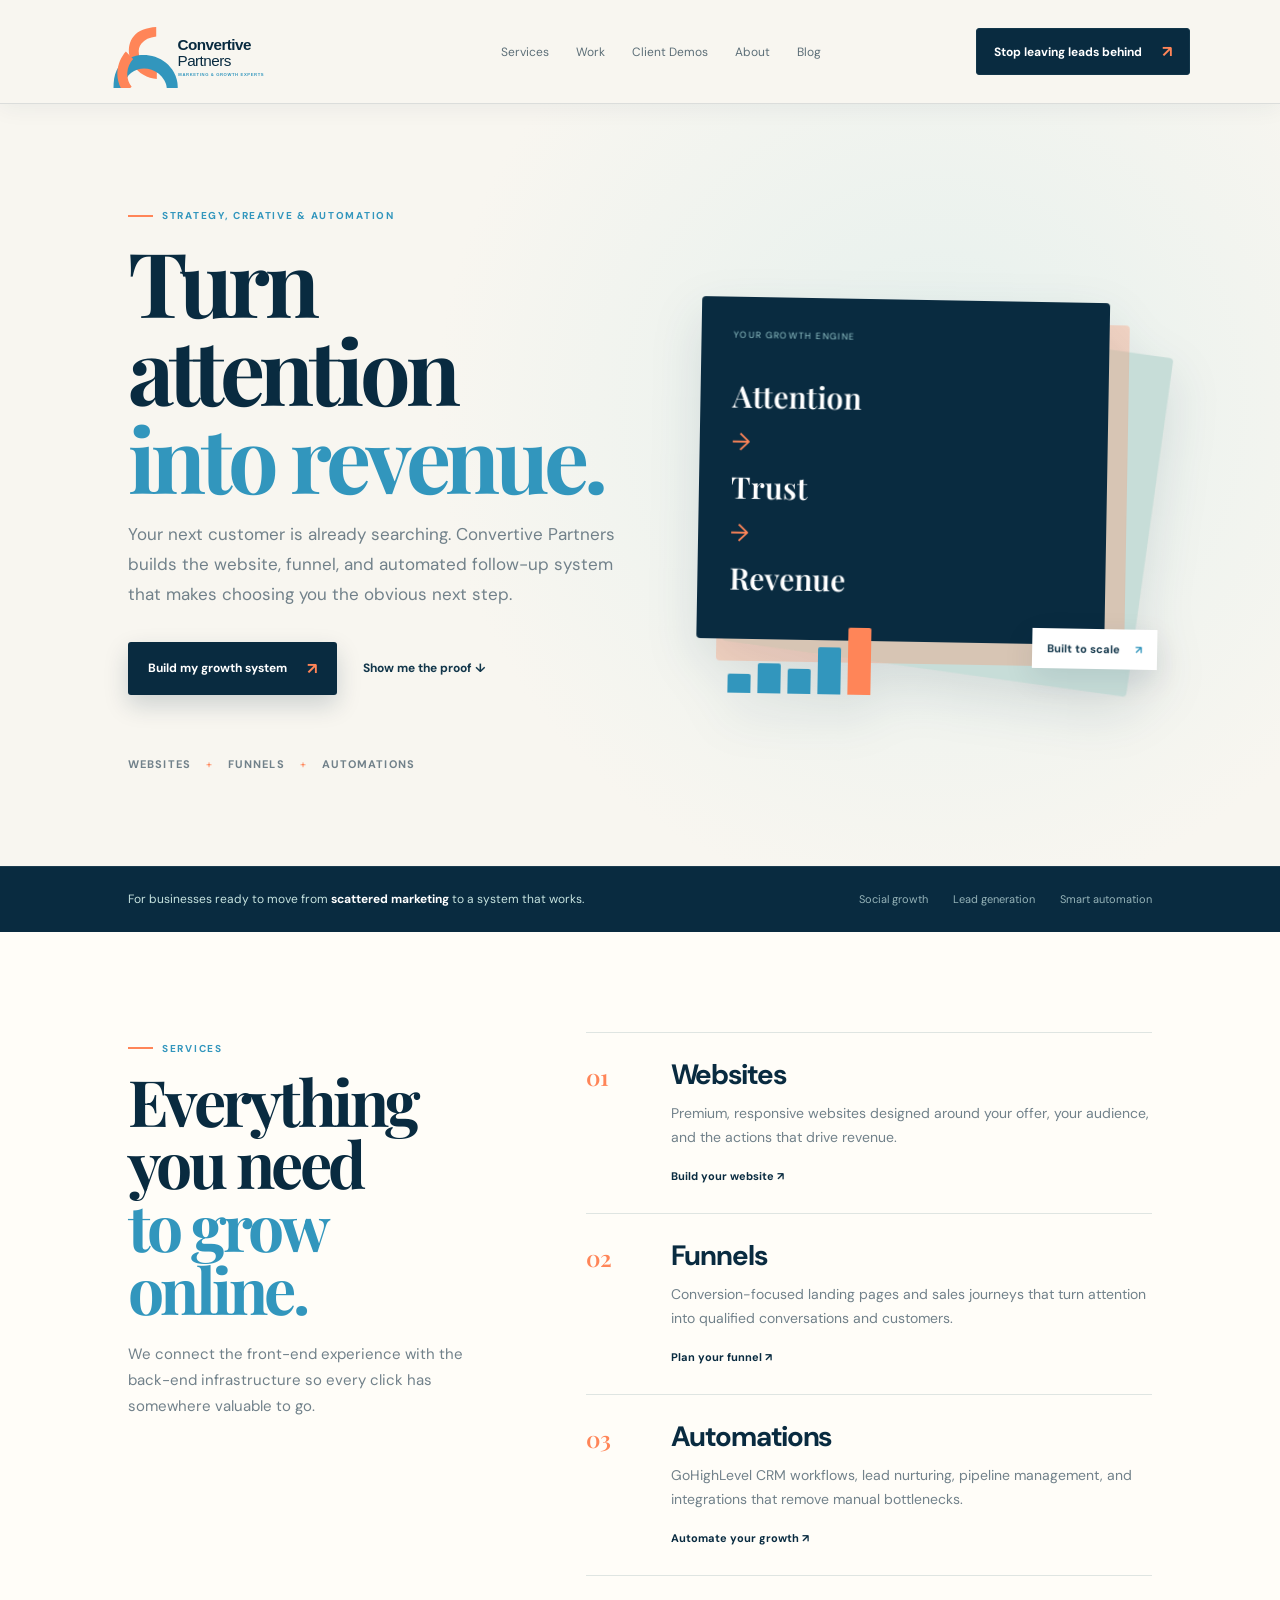
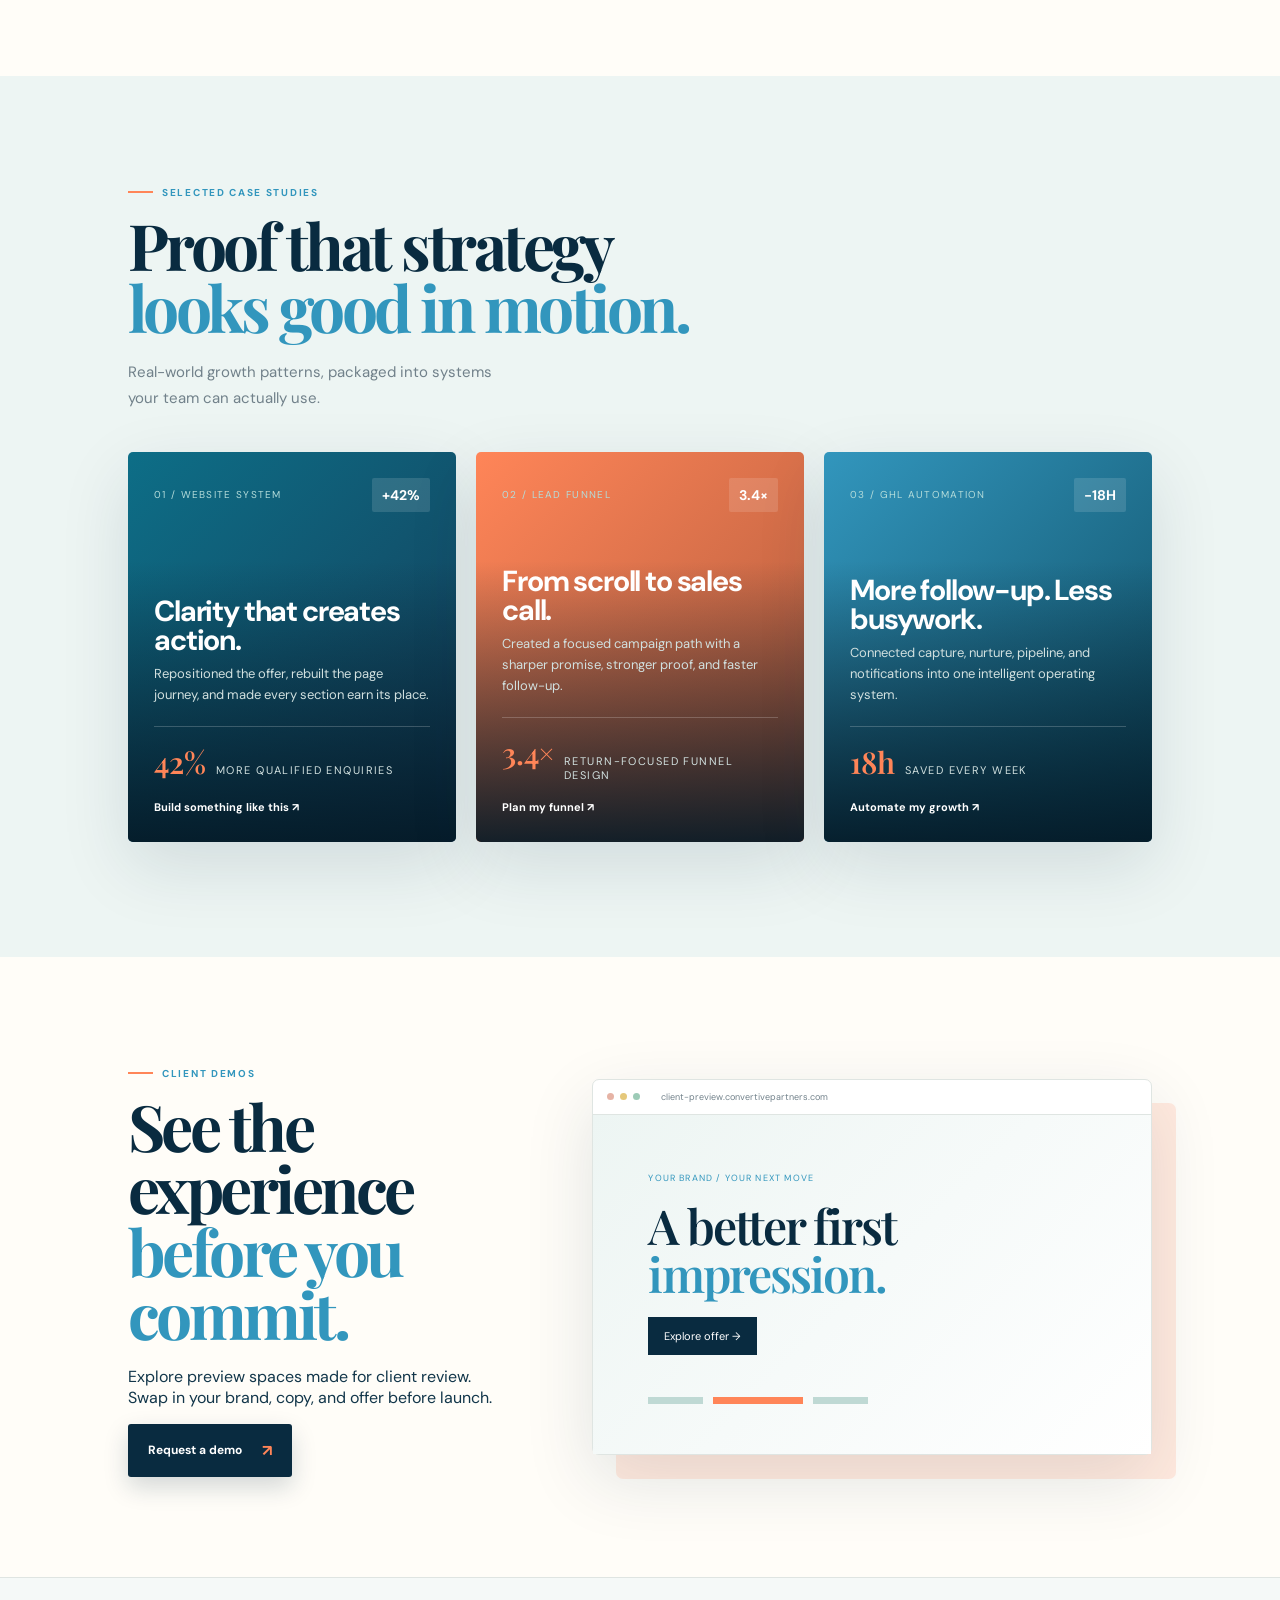
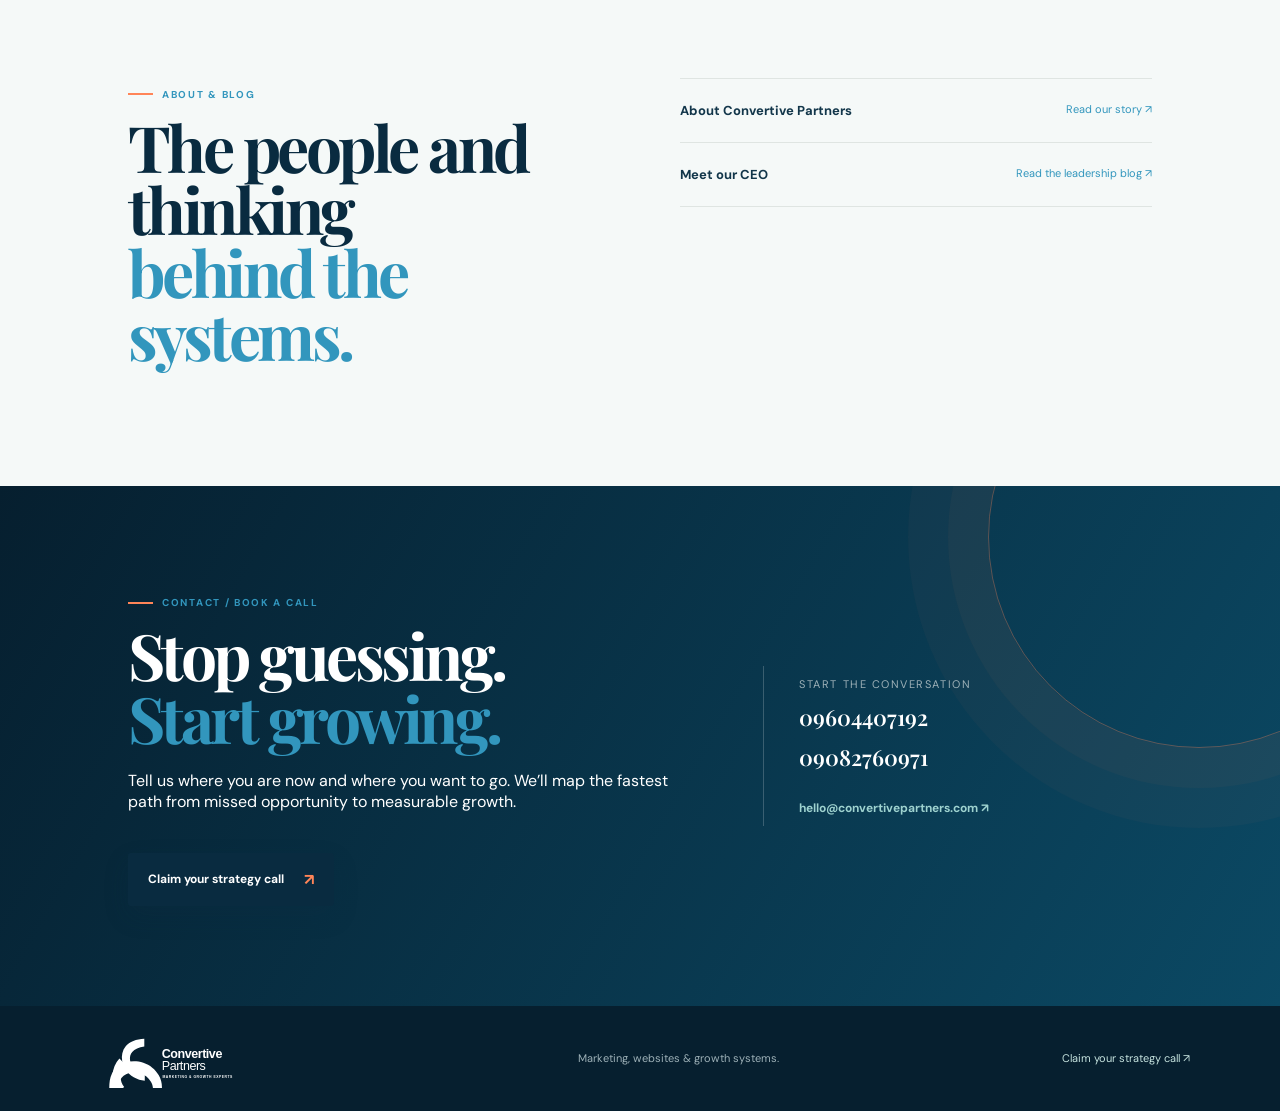
==== commit 028086cb: "Strengthen CTA copy and enrich case study cards with outcomes" ====
--- a/sales.html
+++ b/sales.html
@@ -12,20 +12,16 @@
   <link rel="stylesheet" href="premium.css" />
 </head>
 <body>
-  <header class="sales-header">
-    <a href="sales.html" class="sales-brand"><img src="logo.svg" alt="Convertive Partners logo" /></a>
-    <nav aria-label="Sales website navigation"><a href="#services">Services</a><a href="#work">Work</a><a href="#demos">Client Demos</a><a href="index.html#about">About</a><a href="#blog">Blog</a></nav>
-    <a class="sales-cta" href="#contact">Book a call <span>↗</span></a>
-  </header>
+  <header class="sales-header"><a href="sales.html" class="sales-brand"><img src="logo.svg" alt="Convertive Partners logo" /></a><nav aria-label="Sales website navigation"><a href="#services">Services</a><a href="#work">Work</a><a href="#demos">Client Demos</a><a href="index.html#about">About</a><a href="#blog">Blog</a></nav><a class="sales-cta" href="#contact">Stop leaving leads behind <span>↗</span></a></header>
   <main>
-    <section class="sales-hero"><div class="hero-content"><p class="eyebrow"><span></span> Strategy, creative &amp; automation</p><h1>Build a business<br /><em>that converts.</em></h1><p class="hero-lead">Convertive Partners creates high-performing websites, sales funnels, and automated systems that help ambitious businesses attract better leads and grow with confidence.</p><div class="hero-actions"><a class="primary-button" href="#contact">Book a strategy call <span>↗</span></a><a class="text-link" href="#work">See our work ↓</a></div><div class="proof-row"><strong>Websites</strong><span>+</span><strong>Funnels</strong><span>+</span><strong>Automations</strong></div></div><div class="hero-visual" aria-label="Growth system visual"><div class="visual-card card-back"></div><div class="visual-card card-front"><span class="mini-label">YOUR GROWTH ENGINE</span><strong>Attention</strong><i>→</i><strong>Trust</strong><i>→</i><strong>Revenue</strong><div class="chart"><b></b><b></b><b></b><b></b><b></b></div></div><div class="float-note">Built to scale <span>↗</span></div></div></section>
+    <section class="sales-hero"><div class="hero-content"><p class="eyebrow"><span></span> Strategy, creative &amp; automation</p><h1>Turn attention<br /><em>into revenue.</em></h1><p class="hero-lead">Your next customer is already searching. Convertive Partners builds the website, funnel, and automated follow-up system that makes choosing you the obvious next step.</p><div class="hero-actions"><a class="primary-button" href="#contact">Build my growth system <span>↗</span></a><a class="text-link" href="#work">Show me the proof ↓</a></div><div class="proof-row"><strong>Websites</strong><span>+</span><strong>Funnels</strong><span>+</span><strong>Automations</strong></div></div><div class="hero-visual" aria-label="Growth system visual"><div class="visual-card card-back"></div><div class="visual-card card-front"><span class="mini-label">YOUR GROWTH ENGINE</span><strong>Attention</strong><i>→</i><strong>Trust</strong><i>→</i><strong>Revenue</strong><div class="chart"><b></b><b></b><b></b><b></b><b></b></div></div><div class="float-note">Built to scale <span>↗</span></div></div></section>
     <section class="trust-strip"><p>For businesses ready to move from <strong>scattered marketing</strong> to a system that works.</p><div><span>Social growth</span><span>Lead generation</span><span>Smart automation</span></div></section>
     <section class="sales-section" id="services"><div class="section-intro"><p class="eyebrow"><span></span> Services</p><h2>Everything you need<br /><em>to grow online.</em></h2><p>We connect the front-end experience with the back-end infrastructure so every click has somewhere valuable to go.</p></div><div class="service-list"><article><span class="service-number">01</span><div><h3>Websites</h3><p>Premium, responsive websites designed around your offer, your audience, and the actions that drive revenue.</p><a href="#contact">Build your website ↗</a></div></article><article><span class="service-number">02</span><div><h3>Funnels</h3><p>Conversion-focused landing pages and sales journeys that turn attention into qualified conversations and customers.</p><a href="#contact">Plan your funnel ↗</a></div></article><article><span class="service-number">03</span><div><h3>Automations</h3><p>GoHighLevel CRM workflows, lead nurturing, pipeline management, and integrations that remove manual bottlenecks.</p><a href="#contact">Automate your growth ↗</a></div></article></div></section>
-    <section class="work-section" id="work"><div class="section-intro"><p class="eyebrow"><span></span> Work</p><h2>Proof that strategy<br /><em>looks good in motion.</em></h2></div><div class="work-grid"><article class="work-card work-one"><span>Website system</span><h3>Clarity that creates action.</h3><p>Positioning, structure, and a conversion path built into every page.</p></article><article class="work-card work-two"><span>Lead funnel</span><h3>From scroll to sales call.</h3><p>A focused journey for high-intent leads and faster follow-up.</p></article><article class="work-card work-three"><span>GHL automation</span><h3>More follow-up. Less busywork.</h3><p>Smart workflows that keep opportunities moving while you focus on delivery.</p></article></div></section>
+    <section class="work-section" id="work"><div class="section-intro"><p class="eyebrow"><span></span> Selected case studies</p><h2>Proof that strategy<br /><em>looks good in motion.</em></h2><p class="work-intro">Real-world growth patterns, packaged into systems your team can actually use.</p></div><div class="work-grid"><article class="work-card work-one"><div class="case-top"><span>01 / Website system</span><b>+42%</b></div><div><h3>Clarity that creates action.</h3><p>Repositioned the offer, rebuilt the page journey, and made every section earn its place.</p><div class="case-result"><strong>42%</strong><span>more qualified enquiries</span></div><a href="#contact">Build something like this ↗</a></div></article><article class="work-card work-two"><div class="case-top"><span>02 / Lead funnel</span><b>3.4×</b></div><div><h3>From scroll to sales call.</h3><p>Created a focused campaign path with a sharper promise, stronger proof, and faster follow-up.</p><div class="case-result"><strong>3.4×</strong><span>return-focused funnel design</span></div><a href="#contact">Plan my funnel ↗</a></div></article><article class="work-card work-three"><div class="case-top"><span>03 / GHL automation</span><b>−18h</b></div><div><h3>More follow-up. Less busywork.</h3><p>Connected capture, nurture, pipeline, and notifications into one intelligent operating system.</p><div class="case-result"><strong>18h</strong><span>saved every week</span></div><a href="#contact">Automate my growth ↗</a></div></article></div></section>
     <section class="demos-section" id="demos"><div class="demo-copy"><p class="eyebrow"><span></span> Client demos</p><h2>See the experience<br /><em>before you commit.</em></h2><p>Explore preview spaces made for client review. Swap in your brand, copy, and offer before launch.</p><a class="primary-button" href="mailto:hello@convertivepartners.com?subject=Client%20demo%20request">Request a demo <span>↗</span></a></div><div class="demo-window"><div class="window-bar"><i></i><i></i><i></i><span>client-preview.convertivepartners.com</span></div><div class="window-content"><small>YOUR BRAND / YOUR NEXT MOVE</small><h3>A better first<br /><em>impression.</em></h3><div class="window-button">Explore offer →</div><div class="window-blocks"><b></b><b></b><b></b></div></div></div></section>
     <section class="about-teaser" id="blog"><div><p class="eyebrow"><span></span> About &amp; blog</p><h2>The people and thinking<br /><em>behind the systems.</em></h2></div><div class="teaser-links"><a href="index.html#about"><strong>About Convertive Partners</strong><span>Read our story ↗</span></a><a href="index.html#blog"><strong>Meet our CEO</strong><span>Read the leadership blog ↗</span></a></div></section>
-    <section class="contact-section" id="contact"><div><p class="eyebrow"><span></span> Contact / book a call</p><h2>Ready to turn your<br /><em>next idea into growth?</em></h2><p>Tell us where you are now and where you want to go. We’ll help map the right next step.</p></div><div class="contact-card"><p>Start the conversation</p><a href="tel:09604407192">09604407192</a><a href="tel:09082760971">09082760971</a><a class="email-link" href="mailto:hello@convertivepartners.com">hello@convertivepartners.com ↗</a></div></section>
+    <section class="contact-section" id="contact"><div><p class="eyebrow"><span></span> Contact / book a call</p><h2>Stop guessing.<br /><em>Start growing.</em></h2><p>Tell us where you are now and where you want to go. We’ll map the fastest path from missed opportunity to measurable growth.</p><a class="primary-button contact-button" href="mailto:hello@convertivepartners.com?subject=Book%20a%20strategy%20call">Claim your strategy call <span>↗</span></a></div><div class="contact-card"><p>Start the conversation</p><a href="tel:09604407192">09604407192</a><a href="tel:09082760971">09082760971</a><a class="email-link" href="mailto:hello@convertivepartners.com">hello@convertivepartners.com ↗</a></div></section>
   </main>
-  <footer><a href="sales.html"><img src="logo.svg" alt="Convertive Partners logo" /></a><p>Marketing, websites &amp; growth systems.</p><a href="#contact">Book a call ↗</a></footer>
+  <footer><a href="sales.html"><img src="logo.svg" alt="Convertive Partners logo" /></a><p>Marketing, websites &amp; growth systems.</p><a href="#contact">Claim your strategy call ↗</a></footer>
 </body>
 </html>
--- a/premium.css
+++ b/premium.css
@@ -5,6 +5,6 @@
 .primary-button{box-shadow:0 10px 24px rgba(9,43,64,.18);transition:transform .2s,box-shadow .2s}.primary-button:hover{transform:translateY(-3px);box-shadow:0 15px 30px rgba(9,43,64,.24)}
 .sales-hero{min-height:680px}.hero-content{max-width:650px}.hero-lead{font-size:17px}.hero-visual{filter:drop-shadow(0 20px 25px rgba(9,43,64,.12));transform:rotate(1deg)}
 .trust-strip{box-shadow:inset 0 1px rgba(255,255,255,.08)}
-.sales-section,.work-section,.demos-section,.about-teaser,.contact-section{position:relative}.service-list article{transition:padding .2s,background .2s}.service-list article:hover{padding-left:16px;background:#f5faf8}.service-list h3{font-size:28px}.work-card{border-radius:5px;box-shadow:var(--premium-shadow);transition:transform .25s,box-shadow .25s}.work-card:hover{transform:translateY(-8px) rotate(-1deg);box-shadow:0 30px 70px rgba(9,43,64,.2)}.demo-window{border-radius:7px;box-shadow:24px 24px 0 rgba(255,133,88,.16),var(--premium-shadow);transition:transform .25s}.demo-window:hover{transform:translateY(-6px)}.about-teaser{border-top:1px solid var(--line)}.teaser-links a{transition:padding .2s,color .2s}.teaser-links a:hover{padding-left:10px;color:var(--teal)}.contact-section{background:linear-gradient(120deg,#061f2f,#0b4964);overflow:hidden}.contact-section:after{content:"";position:absolute;width:420px;height:420px;border:1px solid rgba(255,133,88,.35);border-radius:50%;right:-130px;top:-160px;box-shadow:0 0 0 40px rgba(255,133,88,.04),0 0 0 80px rgba(255,133,88,.03)}.contact-card{position:relative;z-index:1}.contact-card>a{transition:color .2s}.contact-card>a:hover{color:var(--gold)}footer img{width:205px;height:65px}
+.sales-section,.work-section,.demos-section,.about-teaser,.contact-section{position:relative}.service-list article{transition:padding .2s,background .2s}.service-list article:hover{padding-left:16px;background:#f5faf8}.service-list h3{font-size:28px}.work-section{padding-bottom:115px}.work-intro{color:var(--muted);max-width:420px;line-height:1.7}.work-card{border-radius:5px;box-shadow:var(--premium-shadow);transition:transform .25s,box-shadow .25s;min-height:390px;padding:26px;display:flex;flex-direction:column;justify-content:space-between}.work-card:hover{transform:translateY(-8px) rotate(-1deg);box-shadow:0 30px 70px rgba(9,43,64,.2)}.work-card:before{background:linear-gradient(0deg,rgba(4,25,38,.92),transparent 72%)}.work-card h3{font-size:29px}.case-top{position:relative;z-index:1;display:flex;justify-content:space-between;align-items:center;color:#b4dcda;font-size:10px;text-transform:uppercase;letter-spacing:.11em}.case-top b{color:#fff;background:rgba(255,255,255,.13);padding:8px 10px;border-radius:2px;font-size:14px;letter-spacing:0}.work-card>div:last-child{position:relative;z-index:1}.case-result{display:flex;align-items:baseline;gap:10px;border-top:1px solid rgba(255,255,255,.2);margin-top:20px;padding-top:15px}.case-result strong{color:var(--gold);font:600 30px "Playfair Display",serif}.case-result span{color:#d1e0df;font-size:11px}.work-card a{display:inline-block;margin-top:18px;color:#fff;font-size:11px;font-weight:700}.work-two{background:linear-gradient(135deg,#ff8558,#ad593b)}.work-three{background:linear-gradient(135deg,#3296bd,#0e4b61)}.demo-window{border-radius:7px;box-shadow:24px 24px 0 rgba(255,133,88,.16),var(--premium-shadow);transition:transform .25s}.demo-window:hover{transform:translateY(-6px)}.about-teaser{border-top:1px solid var(--line)}.teaser-links a{transition:padding .2s,color .2s}.teaser-links a:hover{padding-left:10px;color:var(--teal)}.contact-section{background:linear-gradient(120deg,#061f2f,#0b4964);overflow:hidden}.contact-section:after{content:"";position:absolute;width:420px;height:420px;border:1px solid rgba(255,133,88,.35);border-radius:50%;right:-130px;top:-160px;box-shadow:0 0 0 40px rgba(255,133,88,.04),0 0 0 80px rgba(255,133,88,.03)}.contact-card,.contact-button{position:relative;z-index:1}.contact-button{margin-top:25px}.contact-card>a{transition:color .2s}.contact-card>a:hover{color:var(--gold)}footer img{width:205px;height:65px}
 @media(max-width:850px){.sales-header{height:82px}.sales-brand{min-width:0}.sales-brand img{width:205px;height:65px}.sales-hero{min-height:0}.contact-section:after{right:-260px}}
-@media(max-width:480px){.sales-brand img{width:180px;height:58px}.sales-header{height:74px}.sales-cta{font-size:10px}.sales-hero{padding-top:55px}}
+@media(max-width:480px){.sales-brand img{width:180px;height:58px}.sales-header{height:74px}.sales-cta{font-size:10px}.sales-hero{padding-top:55px}.work-card{min-height:350px}}
